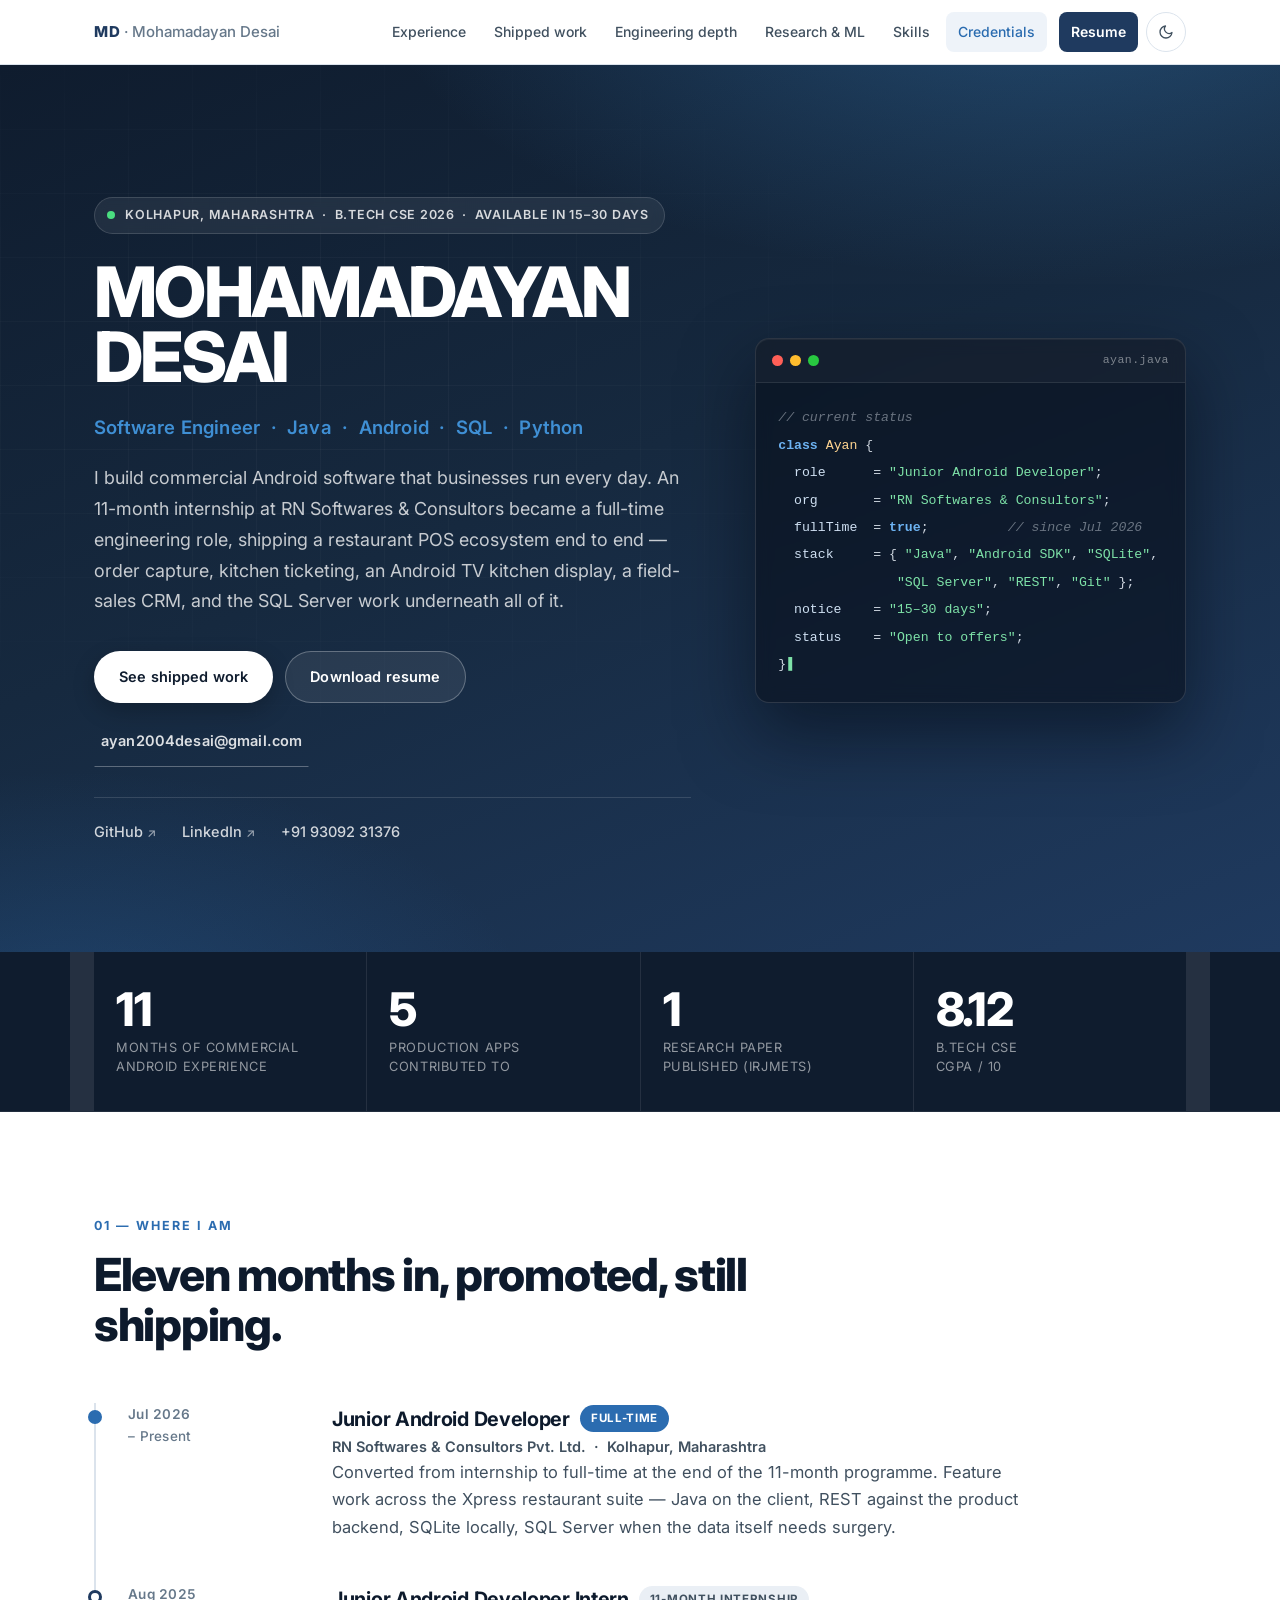
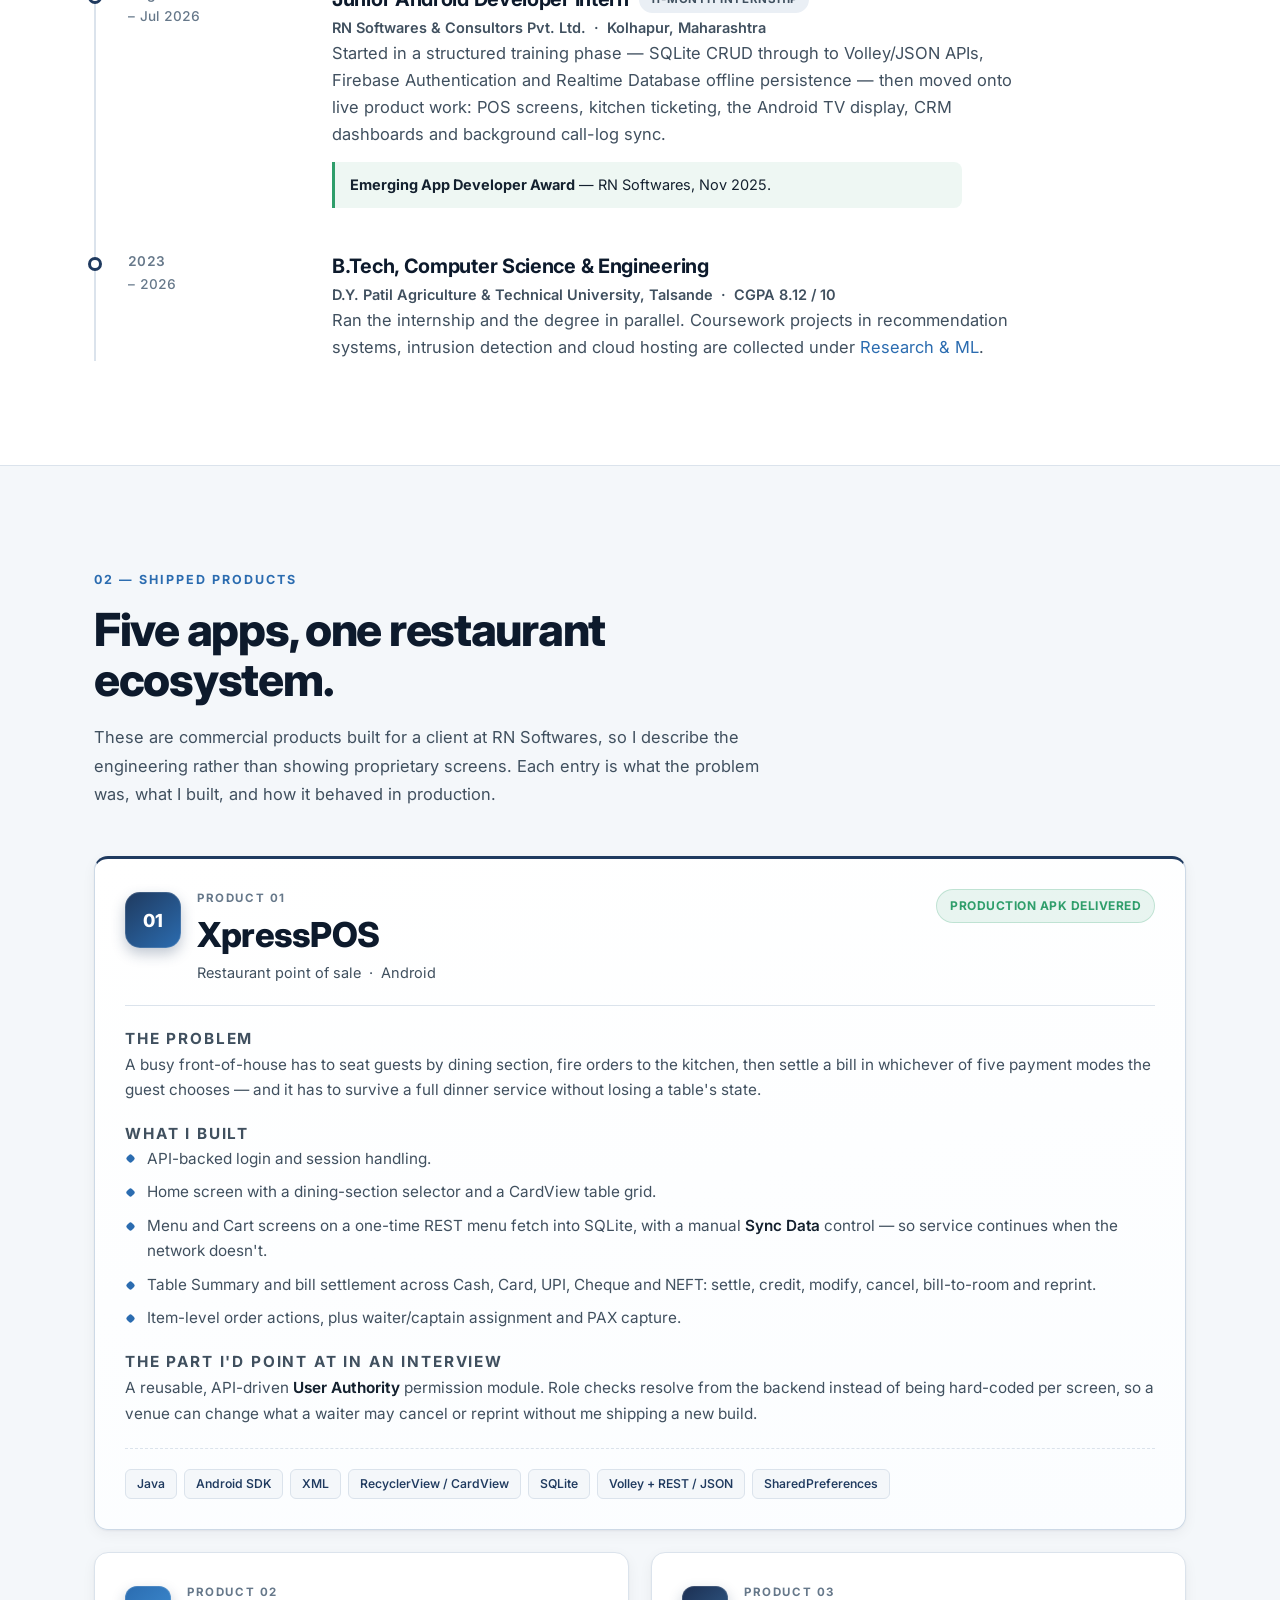
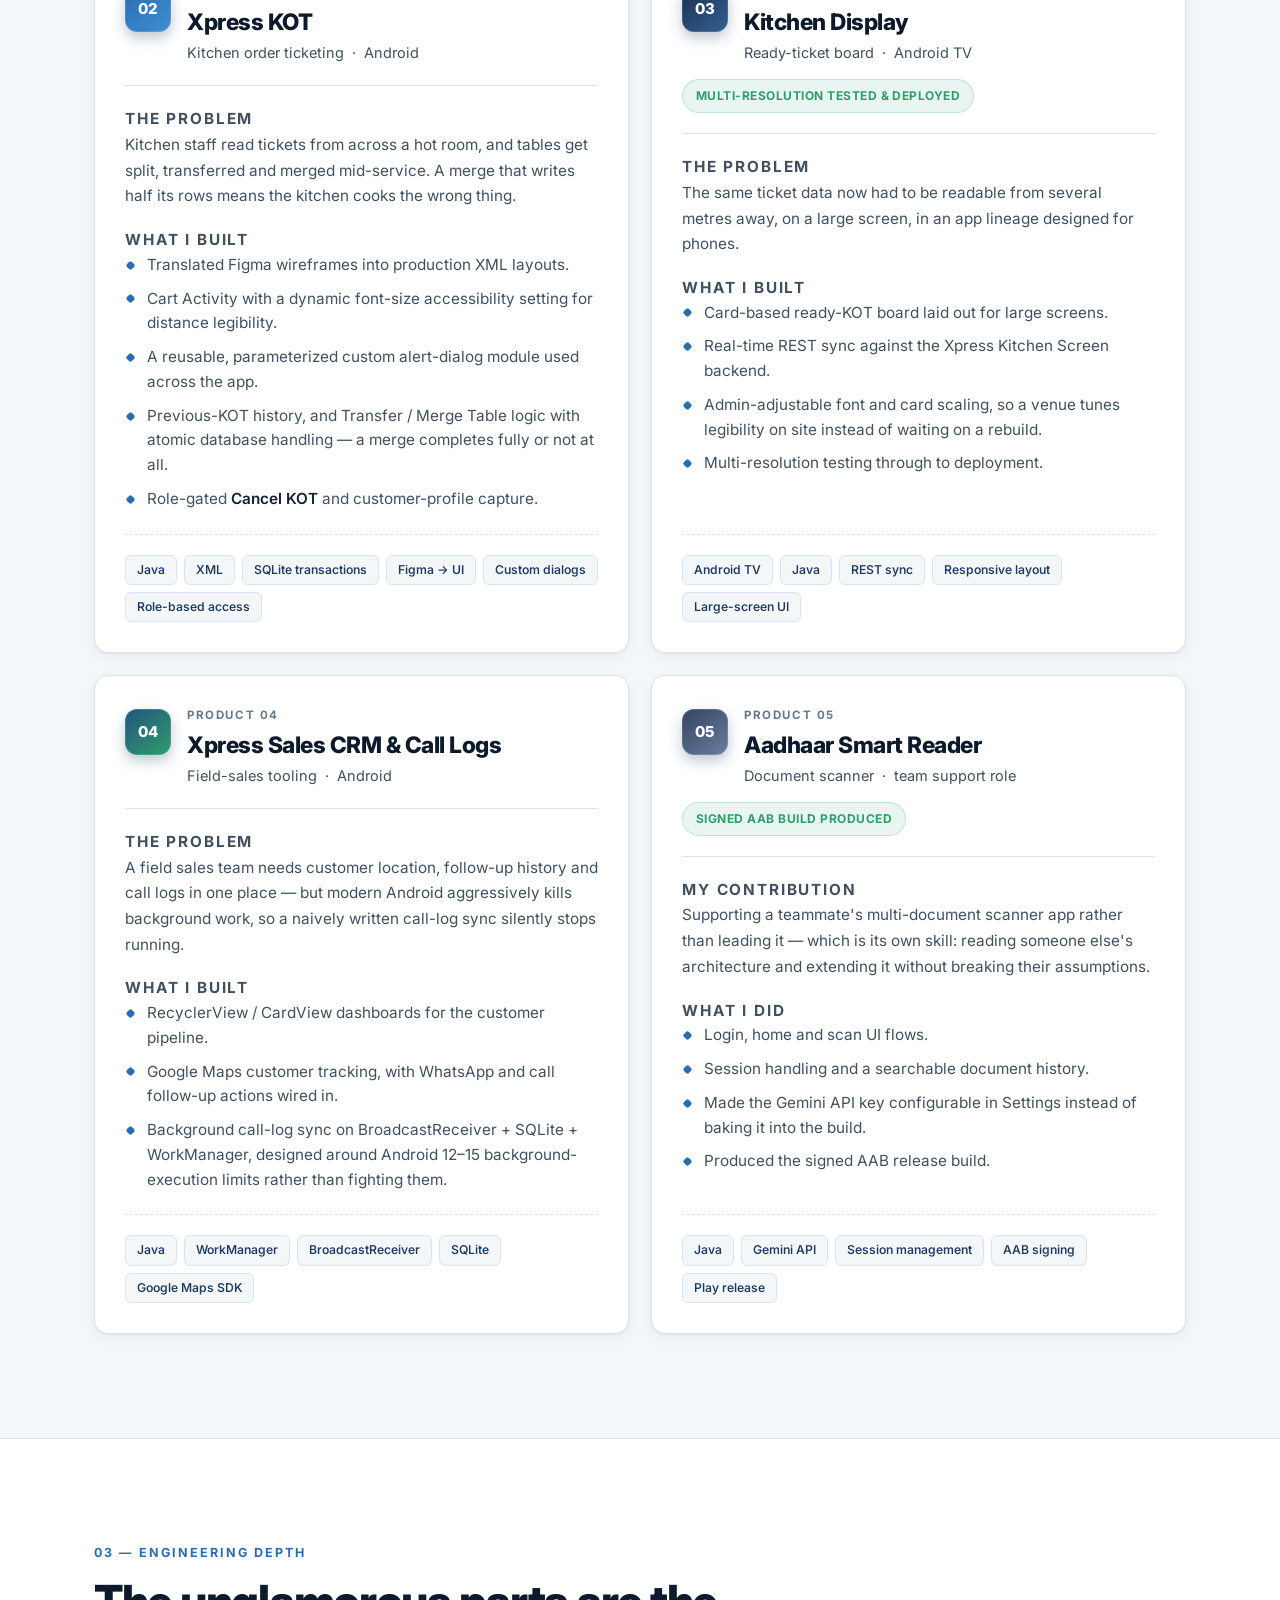
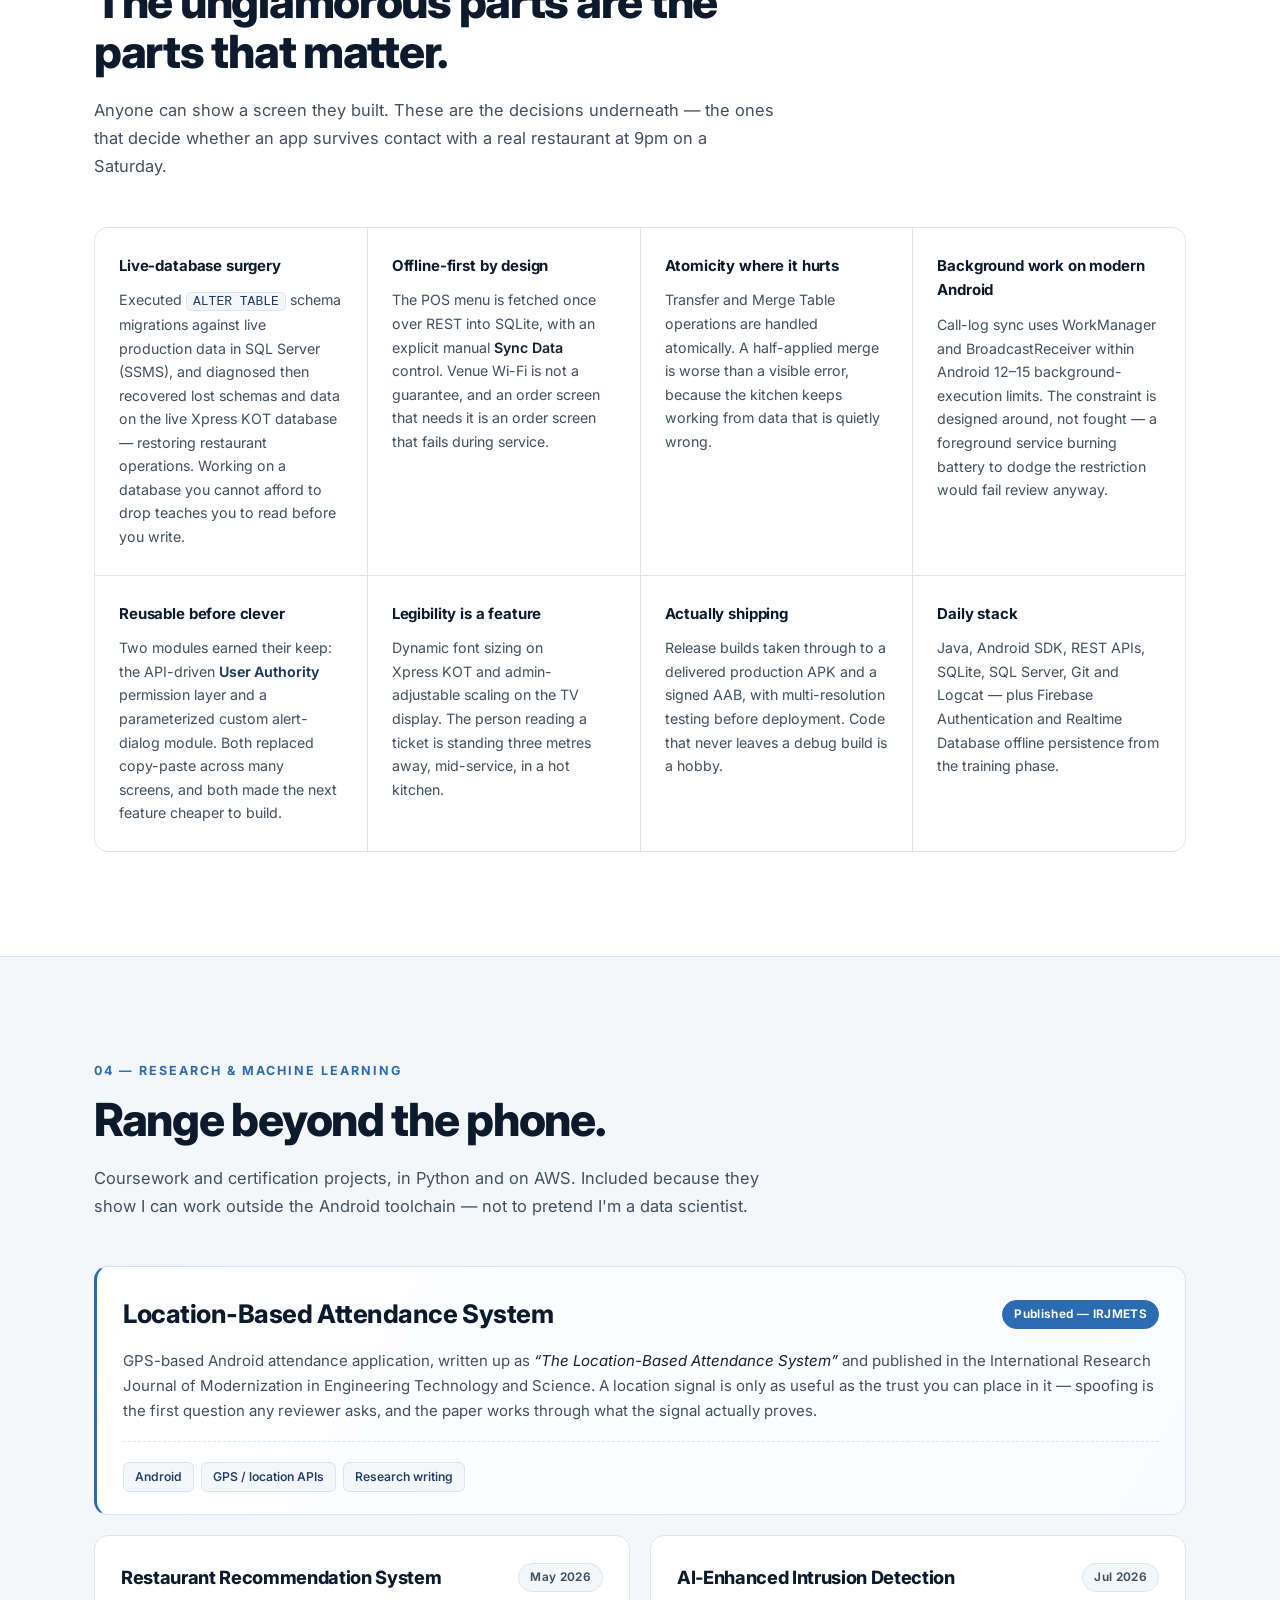
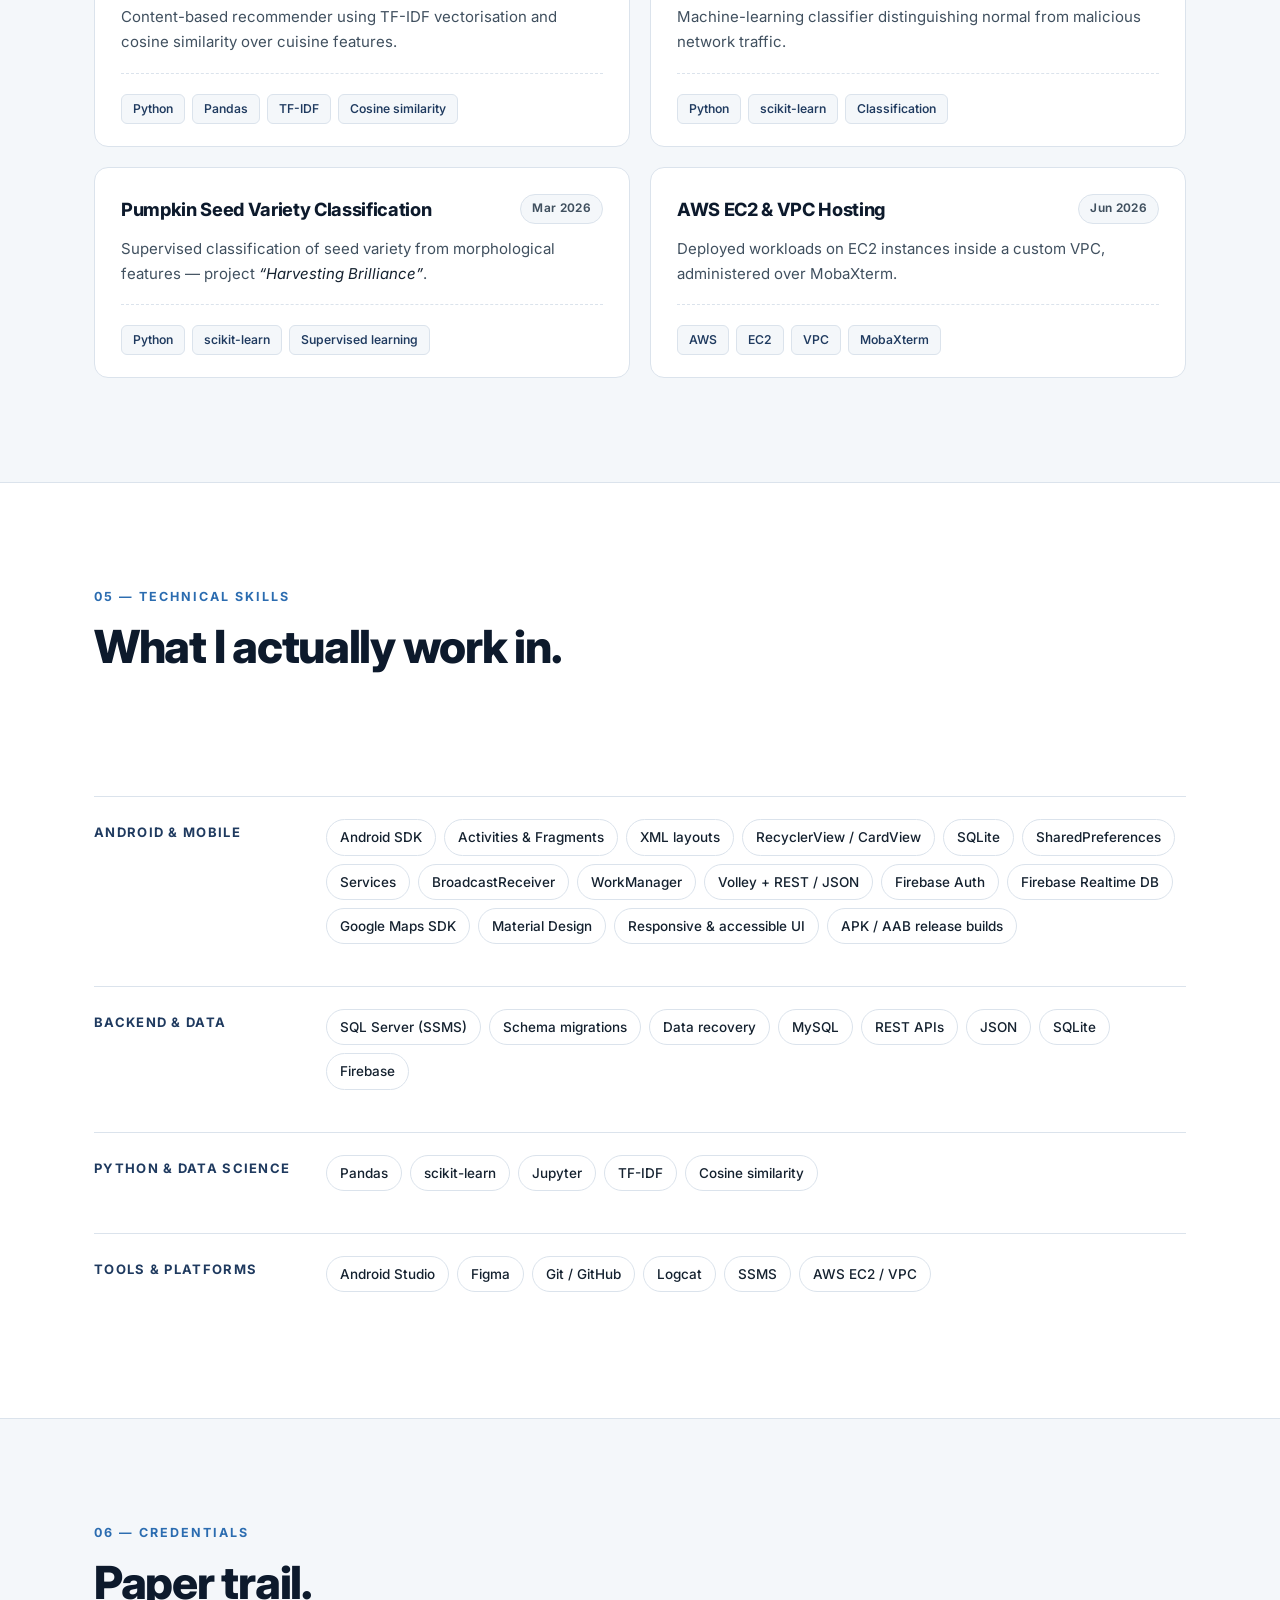
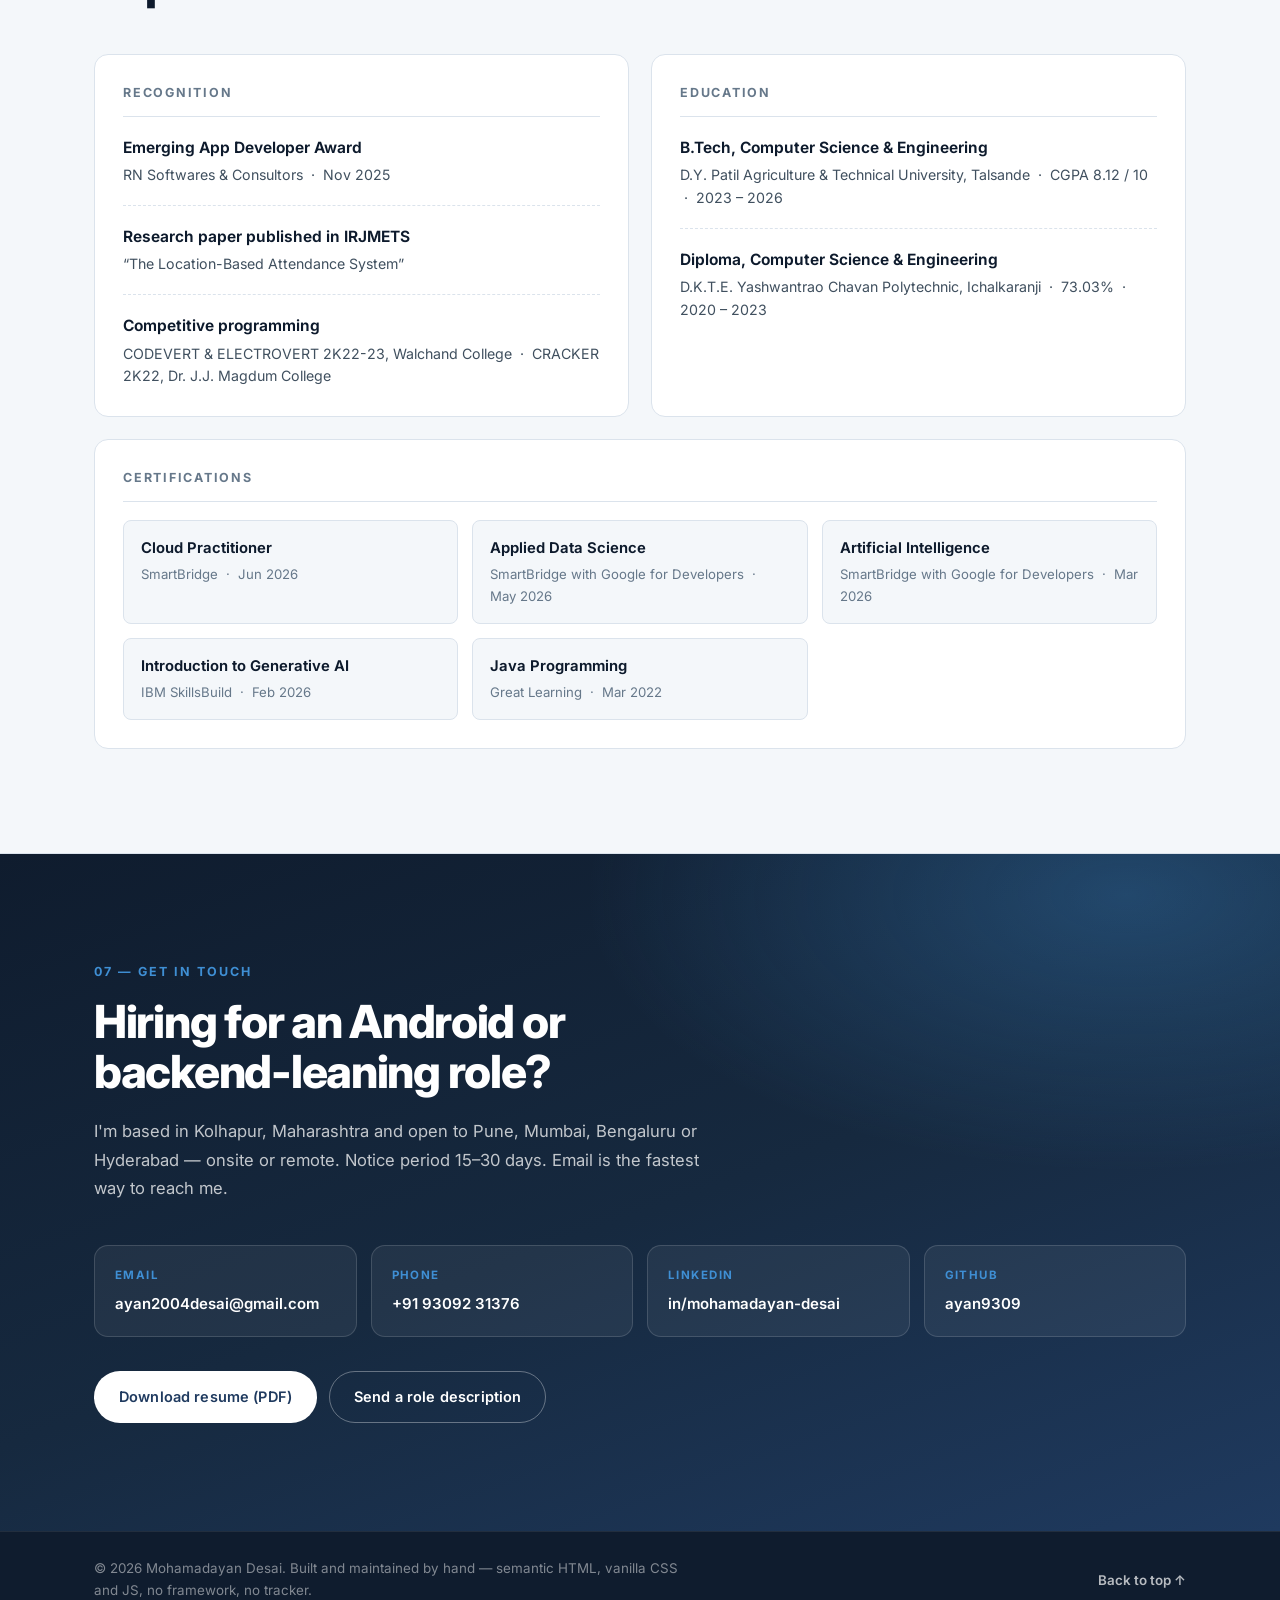
==== index.html @ 8fa04d16 "Initial commit: personal portfolio site (semantic HTML, vanilla CSS/JS, dark mode)" ====
<!DOCTYPE html>
<html lang="en">
<head>
<meta charset="utf-8">
<meta name="viewport" content="width=device-width, initial-scale=1">
<script>
(function () {
  try {
    var m = location.hash.match(/theme=(light|dark)/);
    var t = m ? m[1] : localStorage.getItem('theme');
    if (t !== 'light' && t !== 'dark') t = matchMedia('(prefers-color-scheme: dark)').matches ? 'dark' : 'light';
    document.documentElement.dataset.theme = t;
  } catch (e) { document.documentElement.dataset.theme = 'light'; }
})();
</script>
<title>Mohamadayan Desai — Software Engineer (Java · Android · SQL)</title>
<meta name="description" content="Mohamadayan Desai — Software Engineer in Kolhapur, Maharashtra. Java, Android SDK, REST APIs, SQLite, SQL Server and Python. Builder of XpressPOS, Xpress KOT, an Android TV kitchen display and a field-sales CRM with call-log sync.">
<meta name="author" content="Mohamadayan Desai">
<link rel="canonical" href="https://ayan9309.github.io/">
<meta property="og:type" content="profile">
<meta property="og:title" content="Mohamadayan Desai — Software Engineer">
<meta property="og:description" content="Commercial Android engineer. Restaurant POS ecosystem, kitchen ticketing, Android TV display, sales CRM — built in Java on REST APIs, SQLite and SQL Server.">
<meta property="og:url" content="https://ayan9309.github.io/">
<meta property="og:image" content="https://ayan9309.github.io/assets/og.png">
<meta property="og:image:width" content="1200">
<meta property="og:image:height" content="630">
<meta property="og:image:alt" content="Mohamadayan Desai — Software Engineer (Java · Android · SQL · Python)">
<meta name="twitter:card" content="summary_large_image">
<meta name="twitter:title" content="Mohamadayan Desai — Software Engineer">
<meta name="twitter:description" content="Commercial Android engineer. Restaurant POS ecosystem, kitchen ticketing, Android TV display, sales CRM — built in Java on REST APIs, SQLite and SQL Server.">
<meta name="twitter:image" content="https://ayan9309.github.io/assets/og.png">
<meta name="theme-color" content="#0f1c2e">
<link rel="preconnect" href="https://fonts.googleapis.com">
<link rel="preconnect" href="https://fonts.gstatic.com" crossorigin>
<link href="https://fonts.googleapis.com/css2?family=Inter:wght@400;500;600;700;800&display=swap" rel="stylesheet">
<link rel="stylesheet" href="assets/css/style.css">
<link rel="icon" href="data:image/svg+xml,%3Csvg xmlns='http://www.w3.org/2000/svg' viewBox='0 0 100 100'%3E%3Crect width='100' height='100' rx='18' fill='%231f3a5f'/%3E%3Ctext x='50' y='70' font-family='Inter,Arial' font-size='56' font-weight='700' fill='%23fff' text-anchor='middle'%3EM%3C/text%3E%3C/svg%3E">
<script type="application/ld+json">
{
  "@context": "https://schema.org",
  "@type": "Person",
  "name": "Mohamadayan Desai",
  "jobTitle": "Junior Android Developer",
  "email": "mailto:ayan2004desai@gmail.com",
  "telephone": "+91-9309231376",
  "url": "https://ayan9309.github.io/",
  "worksFor": { "@type": "Organization", "name": "RN Softwares & Consultors Pvt. Ltd." },
  "alumniOf": [
    { "@type": "CollegeOrUniversity", "name": "D.Y. Patil Agriculture & Technical University, Talsande" },
    { "@type": "CollegeOrUniversity", "name": "D.K.T.E. Yashwantrao Chavan Polytechnic, Ichalkaranji" }
  ],
  "sameAs": [
    "https://github.com/ayan9309",
    "https://www.linkedin.com/in/mohamadayan-desai"
  ],
  "address": {
    "@type": "PostalAddress",
    "addressLocality": "Kolhapur",
    "addressRegion": "Maharashtra",
    "addressCountry": "IN"
  }
}
</script>
</head>
<body>
<a class="skip" href="#main">Skip to content</a>

<header class="nav" id="top">
  <div class="nav__inner">
    <a class="nav__brand" href="#top">MD<span> · Mohamadayan Desai</span></a>
    <div class="nav__right">
      <nav class="nav__menu" id="navMenu" aria-label="Section navigation">
        <a href="#experience">Experience</a>
        <a href="#products">Shipped work</a>
        <a href="#depth">Engineering depth</a>
        <a href="#research">Research &amp; ML</a>
        <a href="#skills">Skills</a>
        <a href="#credentials">Credentials</a>
        <a class="nav__cta" href="assets/resume/Mohamadayan-Desai-Resume.pdf" download>Resume</a>
      </nav>
      <button class="nav__theme" id="themeToggle" type="button" aria-label="Switch to dark theme">
        <svg class="icon-moon" width="16" height="16" viewBox="0 0 24 24" fill="none" stroke="currentColor" stroke-width="2" stroke-linecap="round" stroke-linejoin="round" aria-hidden="true"><path d="M21 12.8A9 9 0 1 1 11.2 3a7 7 0 0 0 9.8 9.8z"/></svg>
        <svg class="icon-sun" width="16" height="16" viewBox="0 0 24 24" fill="none" stroke="currentColor" stroke-width="2" stroke-linecap="round" stroke-linejoin="round" aria-hidden="true"><circle cx="12" cy="12" r="4"/><path d="M12 2v2M12 20v2M4.9 4.9l1.4 1.4M17.7 17.7l1.4 1.4M2 12h2M20 12h2M4.9 19.1l1.4-1.4M17.7 6.3l1.4-1.4"/></svg>
      </button>
      <button class="nav__toggle" id="navToggle" aria-expanded="false" aria-controls="navMenu" aria-label="Toggle navigation">
        <span></span><span></span><span></span>
      </button>
    </div>
  </div>
</header>

<main id="main">

  <!-- ============================================================ HERO -->
  <section class="hero">
    <div class="hero__grid" aria-hidden="true"></div>
    <div class="wrap hero__cols">
      <div class="hero__col">
        <p class="hero__eyebrow">
          <span class="dot"></span>
          Kolhapur, Maharashtra &nbsp;·&nbsp; B.Tech CSE 2026 &nbsp;·&nbsp; Available in 15&ndash;30 days
        </p>
        <h1 class="hero__name">Mohamadayan<br>Desai</h1>
        <p class="hero__role">Software Engineer &nbsp;·&nbsp; Java &nbsp;·&nbsp; Android &nbsp;·&nbsp; SQL &nbsp;·&nbsp; Python</p>
        <p class="hero__lede">
          I build commercial Android software that businesses run every day. An 11-month internship at
          RN&nbsp;Softwares &amp; Consultors became a full-time engineering role, shipping a restaurant
          POS ecosystem end to end &mdash; order capture, kitchen ticketing, an Android&nbsp;TV kitchen
          display, a field-sales CRM, and the SQL&nbsp;Server work underneath all of it.
        </p>
        <div class="hero__cta">
          <a class="btn btn--primary" href="#products">See shipped work</a>
          <a class="btn btn--ghost" href="assets/resume/Mohamadayan-Desai-Resume.pdf" download>Download resume</a>
          <a class="btn btn--link" href="mailto:ayan2004desai@gmail.com">ayan2004desai@gmail.com</a>
        </div>
        <ul class="hero__links">
          <li><a href="https://github.com/ayan9309" rel="noopener" target="_blank">GitHub <span class="ext">&nearr;</span></a></li>
          <li><a href="https://www.linkedin.com/in/mohamadayan-desai" rel="noopener" target="_blank">LinkedIn <span class="ext">&nearr;</span></a></li>
          <li><a href="tel:+919309231376">+91 93092 31376</a></li>
        </ul>
      </div>

      <aside class="hero__aside reveal" aria-label="Current status at a glance">
        <div class="console">
          <div class="console__bar"><i></i><i></i><i></i><span>ayan.java</span></div>
          <pre><code><span class="c-c">// current status</span>
<span class="c-k">class</span> <span class="c-t">Ayan</span> {
  <span class="c-f">role</span>      = <span class="c-s">"Junior Android Developer"</span>;
  <span class="c-f">org</span>       = <span class="c-s">"RN Softwares &amp; Consultors"</span>;
  <span class="c-f">fullTime</span>  = <span class="c-k">true</span>;          <span class="c-c">// since Jul 2026</span>
  <span class="c-f">stack</span>     = { <span class="c-s">"Java"</span>, <span class="c-s">"Android SDK"</span>, <span class="c-s">"SQLite"</span>,
               <span class="c-s">"SQL Server"</span>, <span class="c-s">"REST"</span>, <span class="c-s">"Git"</span> };
  <span class="c-f">notice</span>    = <span class="c-s">"15&ndash;30 days"</span>;
  <span class="c-f">status</span>    = <span class="c-s">"Open to offers"</span>;
}<span class="cursor" aria-hidden="true">&#9612;</span></code></pre>
        </div>
      </aside>
    </div>
  </section>

  <!-- ============================================================ PROOF -->
  <section class="proof" aria-label="Key figures">
    <div class="wrap proof__grid">
      <div class="proof__item reveal">
        <span class="proof__num">11</span>
        <span class="proof__label">months of commercial<br>Android experience</span>
      </div>
      <div class="proof__item reveal">
        <span class="proof__num">5</span>
        <span class="proof__label">production apps<br>contributed to</span>
      </div>
      <div class="proof__item reveal">
        <span class="proof__num">1</span>
        <span class="proof__label">research paper<br>published (IRJMETS)</span>
      </div>
      <div class="proof__item reveal">
        <span class="proof__num">8.12</span>
        <span class="proof__label">B.Tech CSE<br>CGPA / 10</span>
      </div>
    </div>
  </section>

  <!-- ============================================================ EXPERIENCE -->
  <section class="section" id="experience">
    <div class="wrap">
      <p class="kicker reveal">01 &mdash; Where I am</p>
      <h2 class="h2 reveal">Eleven months in, promoted, still shipping.</h2>

      <div class="timeline">
        <article class="t-item reveal">
          <div class="t-item__when"><span>Jul 2026</span><span class="t-item__dash">&ndash; Present</span></div>
          <div class="t-item__body">
            <h3>Junior Android Developer <span class="badge">Full-time</span></h3>
            <p class="t-item__org">RN Softwares &amp; Consultors Pvt. Ltd. &nbsp;·&nbsp; Kolhapur, Maharashtra</p>
            <p>
              Converted from internship to full-time at the end of the 11-month programme. Feature work across
              the Xpress restaurant suite &mdash; Java on the client, REST against the product backend, SQLite
              locally, SQL&nbsp;Server when the data itself needs surgery.
            </p>
          </div>
        </article>

        <article class="t-item reveal">
          <div class="t-item__when"><span>Aug 2025</span><span class="t-item__dash">&ndash; Jul 2026</span></div>
          <div class="t-item__body">
            <h3>Junior Android Developer Intern <span class="badge badge--muted">11-month internship</span></h3>
            <p class="t-item__org">RN Softwares &amp; Consultors Pvt. Ltd. &nbsp;·&nbsp; Kolhapur, Maharashtra</p>
            <p>
              Started in a structured training phase &mdash; SQLite CRUD through to Volley/JSON APIs, Firebase
              Authentication and Realtime Database offline persistence &mdash; then moved onto live product work:
              POS screens, kitchen ticketing, the Android&nbsp;TV display, CRM dashboards and background call-log sync.
            </p>
            <p class="t-item__note">
              <strong>Emerging App Developer Award</strong> &mdash; RN Softwares, Nov 2025.
            </p>
          </div>
        </article>

        <article class="t-item reveal">
          <div class="t-item__when"><span>2023</span><span class="t-item__dash">&ndash; 2026</span></div>
          <div class="t-item__body">
            <h3>B.Tech, Computer Science &amp; Engineering</h3>
            <p class="t-item__org">D.Y. Patil Agriculture &amp; Technical University, Talsande &nbsp;·&nbsp; CGPA 8.12 / 10</p>
            <p>
              Ran the internship and the degree in parallel. Coursework projects in recommendation systems,
              intrusion detection and cloud hosting are collected under <a href="#research">Research &amp; ML</a>.
            </p>
          </div>
        </article>
      </div>
    </div>
  </section>

  <!-- ============================================================ PRODUCTS -->
  <section class="section section--alt" id="products">
    <div class="wrap">
      <p class="kicker reveal">02 &mdash; Shipped products</p>
      <h2 class="h2 reveal">Five apps, one restaurant ecosystem.</h2>
      <p class="lede reveal">
        These are commercial products built for a client at RN Softwares, so I describe the engineering
        rather than showing proprietary screens. Each entry is what the problem was, what I built, and how
        it behaved in production.
      </p>

      <div class="cards">

        <article class="card card--feature reveal">
          <header class="card__head">
            <div class="card__ident">
              <span class="card__tile" aria-hidden="true">01</span>
              <div>
                <p class="card__idx">Product 01</p>
                <h3 class="card__title">XpressPOS</h3>
                <p class="card__sub">Restaurant point of sale &nbsp;·&nbsp; Android</p>
              </div>
            </div>
            <p class="card__outcome">Production APK delivered</p>
          </header>
          <div class="card__block">
            <p class="card__label">The problem</p>
            <p>
              A busy front-of-house has to seat guests by dining section, fire orders to the kitchen, then settle
              a bill in whichever of five payment modes the guest chooses &mdash; and it has to survive a full
              dinner service without losing a table's state.
            </p>
          </div>
          <div class="card__block">
            <p class="card__label">What I built</p>
            <ul class="ticks">
              <li>API-backed login and session handling.</li>
              <li>Home screen with a dining-section selector and a CardView table grid.</li>
              <li>Menu and Cart screens on a one-time REST menu fetch into SQLite, with a manual <em>Sync&nbsp;Data</em> control &mdash; so service continues when the network doesn't.</li>
              <li>Table Summary and bill settlement across Cash, Card, UPI, Cheque and NEFT: settle, credit, modify, cancel, bill-to-room and reprint.</li>
              <li>Item-level order actions, plus waiter/captain assignment and PAX capture.</li>
            </ul>
          </div>
          <div class="card__block">
            <p class="card__label">The part I'd point at in an interview</p>
            <p>
              A reusable, API-driven <strong>User Authority</strong> permission module. Role checks resolve from the
              backend instead of being hard-coded per screen, so a venue can change what a waiter may cancel
              or reprint without me shipping a new build.
            </p>
          </div>
          <footer class="card__tags">
            <span>Java</span><span>Android SDK</span><span>XML</span><span>RecyclerView / CardView</span><span>SQLite</span><span>Volley + REST / JSON</span><span>SharedPreferences</span>
          </footer>
        </article>

        <article class="card reveal">
          <header class="card__head">
            <div class="card__ident">
              <span class="card__tile" aria-hidden="true">02</span>
              <div>
                <p class="card__idx">Product 02</p>
                <h3 class="card__title">Xpress KOT</h3>
                <p class="card__sub">Kitchen order ticketing &nbsp;·&nbsp; Android</p>
              </div>
            </div>
          </header>
          <div class="card__block">
            <p class="card__label">The problem</p>
            <p>
              Kitchen staff read tickets from across a hot room, and tables get split, transferred and merged
              mid-service. A merge that writes half its rows means the kitchen cooks the wrong thing.
            </p>
          </div>
          <div class="card__block">
            <p class="card__label">What I built</p>
            <ul class="ticks">
              <li>Translated Figma wireframes into production XML layouts.</li>
              <li>Cart Activity with a dynamic font-size accessibility setting for distance legibility.</li>
              <li>A reusable, parameterized custom alert-dialog module used across the app.</li>
              <li>Previous-KOT history, and Transfer / Merge Table logic with atomic database handling &mdash; a merge completes fully or not at all.</li>
              <li>Role-gated <em>Cancel&nbsp;KOT</em> and customer-profile capture.</li>
            </ul>
          </div>
          <footer class="card__tags">
            <span>Java</span><span>XML</span><span>SQLite transactions</span><span>Figma &rarr; UI</span><span>Custom dialogs</span><span>Role-based access</span>
          </footer>
        </article>

        <article class="card reveal">
          <header class="card__head">
            <div class="card__ident">
              <span class="card__tile" aria-hidden="true">03</span>
              <div>
                <p class="card__idx">Product 03</p>
                <h3 class="card__title">Kitchen Display</h3>
                <p class="card__sub">Ready-ticket board &nbsp;·&nbsp; Android TV</p>
              </div>
            </div>
            <p class="card__outcome">Multi-resolution tested &amp; deployed</p>
          </header>
          <div class="card__block">
            <p class="card__label">The problem</p>
            <p>
              The same ticket data now had to be readable from several metres away, on a large screen, in an
              app lineage designed for phones.
            </p>
          </div>
          <div class="card__block">
            <p class="card__label">What I built</p>
            <ul class="ticks">
              <li>Card-based ready-KOT board laid out for large screens.</li>
              <li>Real-time REST sync against the Xpress Kitchen Screen backend.</li>
              <li>Admin-adjustable font and card scaling, so a venue tunes legibility on site instead of waiting on a rebuild.</li>
              <li>Multi-resolution testing through to deployment.</li>
            </ul>
          </div>
          <footer class="card__tags">
            <span>Android TV</span><span>Java</span><span>REST sync</span><span>Responsive layout</span><span>Large-screen UI</span>
          </footer>
        </article>

        <article class="card reveal">
          <header class="card__head">
            <div class="card__ident">
              <span class="card__tile" aria-hidden="true">04</span>
              <div>
                <p class="card__idx">Product 04</p>
                <h3 class="card__title">Xpress Sales CRM &amp; Call Logs</h3>
                <p class="card__sub">Field-sales tooling &nbsp;·&nbsp; Android</p>
              </div>
            </div>
          </header>
          <div class="card__block">
            <p class="card__label">The problem</p>
            <p>
              A field sales team needs customer location, follow-up history and call logs in one place &mdash; but
              modern Android aggressively kills background work, so a naively written call-log sync silently
              stops running.
            </p>
          </div>
          <div class="card__block">
            <p class="card__label">What I built</p>
            <ul class="ticks">
              <li>RecyclerView / CardView dashboards for the customer pipeline.</li>
              <li>Google Maps customer tracking, with WhatsApp and call follow-up actions wired in.</li>
              <li>Background call-log sync on BroadcastReceiver + SQLite + WorkManager, designed around Android&nbsp;12&ndash;15 background-execution limits rather than fighting them.</li>
            </ul>
          </div>
          <footer class="card__tags">
            <span>Java</span><span>WorkManager</span><span>BroadcastReceiver</span><span>SQLite</span><span>Google Maps SDK</span>
          </footer>
        </article>

        <article class="card reveal">
          <header class="card__head">
            <div class="card__ident">
              <span class="card__tile" aria-hidden="true">05</span>
              <div>
                <p class="card__idx">Product 05</p>
                <h3 class="card__title">Aadhaar Smart Reader</h3>
                <p class="card__sub">Document scanner &nbsp;·&nbsp; team support role</p>
              </div>
            </div>
            <p class="card__outcome">Signed AAB build produced</p>
          </header>
          <div class="card__block">
            <p class="card__label">My contribution</p>
            <p>
              Supporting a teammate's multi-document scanner app rather than leading it &mdash; which is its own
              skill: reading someone else's architecture and extending it without breaking their assumptions.
            </p>
          </div>
          <div class="card__block">
            <p class="card__label">What I did</p>
            <ul class="ticks">
              <li>Login, home and scan UI flows.</li>
              <li>Session handling and a searchable document history.</li>
              <li>Made the Gemini API key configurable in Settings instead of baking it into the build.</li>
              <li>Produced the signed AAB release build.</li>
            </ul>
          </div>
          <footer class="card__tags">
            <span>Java</span><span>Gemini API</span><span>Session management</span><span>AAB signing</span><span>Play release</span>
          </footer>
        </article>

      </div>
    </div>
  </section>

  <!-- ============================================================ DEPTH -->
  <section class="section" id="depth">
    <div class="wrap">
      <p class="kicker reveal">03 &mdash; Engineering depth</p>
      <h2 class="h2 reveal">The unglamorous parts are the parts that matter.</h2>
      <p class="lede reveal">
        Anyone can show a screen they built. These are the decisions underneath &mdash; the ones that decide
        whether an app survives contact with a real restaurant at 9pm on a Saturday.
      </p>

      <div class="depth">
        <article class="depth__item reveal">
          <h3>Live-database surgery</h3>
          <p>
            Executed <code>ALTER TABLE</code> schema migrations against live production data in SQL&nbsp;Server (SSMS),
            and diagnosed then recovered lost schemas and data on the live Xpress&nbsp;KOT database &mdash; restoring
            restaurant operations. Working on a database you cannot afford to drop teaches you to read before
            you write.
          </p>
        </article>
        <article class="depth__item reveal">
          <h3>Offline-first by design</h3>
          <p>
            The POS menu is fetched once over REST into SQLite, with an explicit manual <em>Sync&nbsp;Data</em> control.
            Venue Wi-Fi is not a guarantee, and an order screen that needs it is an order screen that fails
            during service.
          </p>
        </article>
        <article class="depth__item reveal">
          <h3>Atomicity where it hurts</h3>
          <p>
            Transfer and Merge Table operations are handled atomically. A half-applied merge is worse than a
            visible error, because the kitchen keeps working from data that is quietly wrong.
          </p>
        </article>
        <article class="depth__item reveal">
          <h3>Background work on modern Android</h3>
          <p>
            Call-log sync uses WorkManager and BroadcastReceiver within Android&nbsp;12&ndash;15 background-execution
            limits. The constraint is designed around, not fought &mdash; a foreground service burning battery to
            dodge the restriction would fail review anyway.
          </p>
        </article>
        <article class="depth__item reveal">
          <h3>Reusable before clever</h3>
          <p>
            Two modules earned their keep: the API-driven <strong>User Authority</strong> permission layer and a
            parameterized custom alert-dialog module. Both replaced copy-paste across many screens, and both
            made the next feature cheaper to build.
          </p>
        </article>
        <article class="depth__item reveal">
          <h3>Legibility is a feature</h3>
          <p>
            Dynamic font sizing on Xpress&nbsp;KOT and admin-adjustable scaling on the TV display. The person
            reading a ticket is standing three metres away, mid-service, in a hot kitchen.
          </p>
        </article>
        <article class="depth__item reveal">
          <h3>Actually shipping</h3>
          <p>
            Release builds taken through to a delivered production APK and a signed AAB, with multi-resolution
            testing before deployment. Code that never leaves a debug build is a hobby.
          </p>
        </article>
        <article class="depth__item reveal">
          <h3>Daily stack</h3>
          <p>
            Java, Android SDK, REST APIs, SQLite, SQL&nbsp;Server, Git and Logcat &mdash; plus Firebase Authentication
            and Realtime Database offline persistence from the training phase.
          </p>
        </article>
      </div>
    </div>
  </section>

  <!-- ============================================================ RESEARCH & ML -->
  <section class="section section--alt" id="research">
    <div class="wrap">
      <p class="kicker reveal">04 &mdash; Research &amp; machine learning</p>
      <h2 class="h2 reveal">Range beyond the phone.</h2>
      <p class="lede reveal">
        Coursework and certification projects, in Python and on AWS. Included because they show I can work
        outside the Android toolchain &mdash; not to pretend I'm a data scientist.
      </p>

      <div class="research">
        <article class="r-item r-item--wide reveal">
          <div class="r-item__top">
            <h3>Location-Based Attendance System</h3>
            <span class="pill pill--accent">Published &mdash; IRJMETS</span>
          </div>
          <p>
            GPS-based Android attendance application, written up as
            <em>&ldquo;The Location-Based Attendance System&rdquo;</em> and published in the International Research
            Journal of Modernization in Engineering Technology and Science. A location signal is only as useful
            as the trust you can place in it &mdash; spoofing is the first question any reviewer asks, and the
            paper works through what the signal actually proves.
          </p>
          <footer class="card__tags"><span>Android</span><span>GPS / location APIs</span><span>Research writing</span></footer>
        </article>

        <article class="r-item reveal">
          <div class="r-item__top">
            <h3>Restaurant Recommendation System</h3>
            <span class="pill">May 2026</span>
          </div>
          <p>
            Content-based recommender using TF-IDF vectorisation and cosine similarity over cuisine features.
          </p>
          <footer class="card__tags"><span>Python</span><span>Pandas</span><span>TF-IDF</span><span>Cosine similarity</span></footer>
        </article>

        <article class="r-item reveal">
          <div class="r-item__top">
            <h3>AI-Enhanced Intrusion Detection</h3>
            <span class="pill">Jul 2026</span>
          </div>
          <p>
            Machine-learning classifier distinguishing normal from malicious network traffic.
          </p>
          <footer class="card__tags"><span>Python</span><span>scikit-learn</span><span>Classification</span></footer>
        </article>

        <article class="r-item reveal">
          <div class="r-item__top">
            <h3>Pumpkin Seed Variety Classification</h3>
            <span class="pill">Mar 2026</span>
          </div>
          <p>
            Supervised classification of seed variety from morphological features &mdash; project
            <em>&ldquo;Harvesting Brilliance&rdquo;</em>.
          </p>
          <footer class="card__tags"><span>Python</span><span>scikit-learn</span><span>Supervised learning</span></footer>
        </article>

        <article class="r-item reveal">
          <div class="r-item__top">
            <h3>AWS EC2 &amp; VPC Hosting</h3>
            <span class="pill">Jun 2026</span>
          </div>
          <p>
            Deployed workloads on EC2 instances inside a custom VPC, administered over MobaXterm.
          </p>
          <footer class="card__tags"><span>AWS</span><span>EC2</span><span>VPC</span><span>MobaXterm</span></footer>
        </article>
      </div>
    </div>
  </section>

  <!-- ============================================================ SKILLS -->
  <section class="section" id="skills">
    <div class="wrap">
      <p class="kicker reveal">05 &mdash; Technical skills</p>
      <h2 class="h2 reveal">What I actually work in.</h2>

      <div class="skills">
        <article class="skill reveal">
          <h3>Languages</h3>
          <div class="chips"><span>Java</span><span>C / C++</span><span>Python</span><span>SQL</span><span>JavaScript</span><span>HTML / CSS</span></div>
        </article>
        <article class="skill reveal">
          <h3>Android &amp; mobile</h3>
          <div class="chips"><span>Android SDK</span><span>Activities &amp; Fragments</span><span>XML layouts</span><span>RecyclerView / CardView</span><span>SQLite</span><span>SharedPreferences</span><span>Services</span><span>BroadcastReceiver</span><span>WorkManager</span><span>Volley + REST / JSON</span><span>Firebase Auth</span><span>Firebase Realtime DB</span><span>Google Maps SDK</span><span>Material Design</span><span>Responsive &amp; accessible UI</span><span>APK / AAB release builds</span></div>
        </article>
        <article class="skill reveal">
          <h3>Backend &amp; data</h3>
          <div class="chips"><span>SQL Server (SSMS)</span><span>Schema migrations</span><span>Data recovery</span><span>MySQL</span><span>REST APIs</span><span>JSON</span><span>SQLite</span><span>Firebase</span></div>
        </article>
        <article class="skill reveal">
          <h3>Python &amp; data science</h3>
          <div class="chips"><span>Pandas</span><span>scikit-learn</span><span>Jupyter</span><span>TF-IDF</span><span>Cosine similarity</span></div>
        </article>
        <article class="skill reveal">
          <h3>Tools &amp; platforms</h3>
          <div class="chips"><span>Android Studio</span><span>Figma</span><span>Git / GitHub</span><span>Logcat</span><span>SSMS</span><span>AWS EC2 / VPC</span></div>
        </article>
      </div>
    </div>
  </section>

  <!-- ============================================================ CREDENTIALS -->
  <section class="section section--alt" id="credentials">
    <div class="wrap">
      <p class="kicker reveal">06 &mdash; Credentials</p>
      <h2 class="h2 reveal">Paper trail.</h2>

      <div class="cred">
        <div class="cred__col reveal">
          <h3>Recognition</h3>
          <ul class="plain">
            <li>
              <strong>Emerging App Developer Award</strong>
              <span>RN Softwares &amp; Consultors &nbsp;·&nbsp; Nov 2025</span>
            </li>
            <li>
              <strong>Research paper published in IRJMETS</strong>
              <span>&ldquo;The Location-Based Attendance System&rdquo;</span>
            </li>
            <li>
              <strong>Competitive programming</strong>
              <span>CODEVERT &amp; ELECTROVERT 2K22-23, Walchand College &nbsp;·&nbsp; CRACKER 2K22, Dr. J.J. Magdum College</span>
            </li>
          </ul>
        </div>

        <div class="cred__col reveal">
          <h3>Education</h3>
          <ul class="plain">
            <li>
              <strong>B.Tech, Computer Science &amp; Engineering</strong>
              <span>D.Y. Patil Agriculture &amp; Technical University, Talsande &nbsp;·&nbsp; CGPA 8.12 / 10 &nbsp;·&nbsp; 2023 &ndash; 2026</span>
            </li>
            <li>
              <strong>Diploma, Computer Science &amp; Engineering</strong>
              <span>D.K.T.E. Yashwantrao Chavan Polytechnic, Ichalkaranji &nbsp;·&nbsp; 73.03% &nbsp;·&nbsp; 2020 &ndash; 2023</span>
            </li>
          </ul>
        </div>

        <div class="cred__col cred__col--wide reveal">
          <h3>Certifications</h3>
          <ul class="certs">
            <li><span>Cloud Practitioner</span><em>SmartBridge &nbsp;·&nbsp; Jun 2026</em></li>
            <li><span>Applied Data Science</span><em>SmartBridge with Google for Developers &nbsp;·&nbsp; May 2026</em></li>
            <li><span>Artificial Intelligence</span><em>SmartBridge with Google for Developers &nbsp;·&nbsp; Mar 2026</em></li>
            <li><span>Introduction to Generative AI</span><em>IBM SkillsBuild &nbsp;·&nbsp; Feb 2026</em></li>
            <li><span>Java Programming</span><em>Great Learning &nbsp;·&nbsp; Mar 2022</em></li>
          </ul>
        </div>
      </div>
    </div>
  </section>

  <!-- ============================================================ CONTACT -->
  <section class="contact" id="contact">
    <div class="wrap">
      <p class="kicker kicker--light reveal">07 &mdash; Get in touch</p>
      <h2 class="h2 h2--light reveal">Hiring for an Android or backend-leaning role?</h2>
      <p class="contact__lede reveal">
        I'm based in Kolhapur, Maharashtra and open to Pune, Mumbai, Bengaluru or Hyderabad &mdash; onsite or
        remote. Notice period 15&ndash;30 days. Email is the fastest way to reach me.
      </p>

      <div class="contact__grid">
        <a class="contact__card reveal" href="mailto:ayan2004desai@gmail.com">
          <span class="contact__kind">Email</span>
          <span class="contact__val">ayan2004desai@gmail.com</span>
        </a>
        <a class="contact__card reveal" href="tel:+919309231376">
          <span class="contact__kind">Phone</span>
          <span class="contact__val">+91 93092 31376</span>
        </a>
        <a class="contact__card reveal" href="https://www.linkedin.com/in/mohamadayan-desai" rel="noopener" target="_blank">
          <span class="contact__kind">LinkedIn</span>
          <span class="contact__val">in/mohamadayan-desai</span>
        </a>
        <a class="contact__card reveal" href="https://github.com/ayan9309" rel="noopener" target="_blank">
          <span class="contact__kind">GitHub</span>
          <span class="contact__val">ayan9309</span>
        </a>
      </div>

      <div class="contact__cta reveal">
        <a class="btn btn--light" href="assets/resume/Mohamadayan-Desai-Resume.pdf" download>Download resume (PDF)</a>
        <a class="btn btn--outline" href="mailto:ayan2004desai@gmail.com?subject=Role%20at%20your%20company">Send a role description</a>
      </div>
    </div>
  </section>

</main>

<footer class="foot">
  <div class="wrap foot__inner">
    <p>&copy; <span id="year">2026</span> Mohamadayan Desai. Built and maintained by hand &mdash; semantic HTML, vanilla CSS and JS, no framework, no tracker.</p>
    <a href="#top">Back to top &uarr;</a>
  </div>
</footer>

<a class="totop" id="toTop" href="#top" aria-label="Back to top">
  <svg width="18" height="18" viewBox="0 0 24 24" fill="none" stroke="currentColor" stroke-width="2.4" stroke-linecap="round" stroke-linejoin="round" aria-hidden="true"><path d="M18 15l-6-6-6 6"/></svg>
</a>

<script src="assets/js/main.js" defer></script>
</body>
</html>
---- assets/css/style.css ----
/* ==========================================================================
   Mohamadayan Desai — portfolio
   Semantic HTML + vanilla CSS. No framework, no build step.
   ========================================================================== */

:root {
  color-scheme: light;

  --navy-900: #0f1c2e;
  --navy-800: #16293f;
  --navy:     #1f3a5f;
  --accent:   #2b6cb0;
  --accent-2: #3f8fd4;
  --ok:       #2f9e6b;

  --bg:       #ffffff;
  --bg-alt:   #f4f7fa;
  --bg-deep:  #eaeff5;

  --ink:      #14212f;
  --ink-soft: #40505f;
  --muted:    #66788a;
  --line:     #dbe3ec;
  --heading:  #0d1a2c;

  --font-mono: ui-monospace, 'SF Mono', 'Cascadia Code', Consolas, 'Courier New', monospace;

  --radius:   14px;
  --radius-s: 8px;
  --maxw:     1140px;

  --shadow-1: 0 1px 2px rgba(15, 28, 46, .05), 0 4px 14px rgba(15, 28, 46, .05);
  --shadow-2: 0 2px 6px rgba(15, 28, 46, .07), 0 18px 44px rgba(15, 28, 46, .10);

  --ease: cubic-bezier(.22, .61, .36, 1);
}

html[data-theme="dark"] {
  color-scheme: dark;

  --bg:       #0b1424;
  --bg-alt:   #101d32;
  --bg-deep:  #0d1728;

  --ink:      #e9eff7;
  --ink-soft: #b9c6d6;
  --muted:    #8b9bb0;
  --line:     #233650;
  --heading:  #f4f8fd;

  --shadow-1: 0 1px 2px rgba(0, 0, 0, .35), 0 4px 16px rgba(0, 0, 0, .3);
  --shadow-2: 0 2px 8px rgba(0, 0, 0, .45), 0 20px 48px rgba(0, 0, 0, .5);
}

*, *::before, *::after { box-sizing: border-box; }

html {
  scroll-behavior: smooth;
  scroll-padding-top: 84px;
  -webkit-text-size-adjust: 100%;
}

body {
  margin: 0;
  font-family: 'Inter', system-ui, -apple-system, 'Segoe UI', Roboto, sans-serif;
  font-size: 16.5px;
  line-height: 1.65;
  color: var(--ink);
  background: var(--bg);
  -webkit-font-smoothing: antialiased;
  text-rendering: optimizeLegibility;
}

::selection { background: rgba(43, 108, 176, .24); }

img, svg { max-width: 100%; display: block; }
a { color: var(--accent); text-decoration: none; }
a:hover { text-decoration: underline; text-underline-offset: 3px; }

.wrap {
  width: 100%;
  max-width: var(--maxw);
  margin-inline: auto;
  padding-inline: 24px;
}

.skip {
  position: absolute;
  left: -9999px;
  top: 0;
  z-index: 200;
  padding: 12px 18px;
  background: var(--navy);
  color: #fff;
  border-radius: 0 0 var(--radius-s) 0;
}
.skip:focus { left: 0; }

:focus-visible {
  outline: 3px solid var(--accent-2);
  outline-offset: 3px;
  border-radius: 4px;
}

/* ------------------------------------------------------------------ nav */

.nav {
  position: sticky;
  top: 0;
  z-index: 100;
  background: rgba(255, 255, 255, .82);
  backdrop-filter: saturate(180%) blur(14px);
  -webkit-backdrop-filter: saturate(180%) blur(14px);
  border-bottom: 1px solid var(--line);
  transition: box-shadow .25s var(--ease);
}
.nav.is-stuck { box-shadow: 0 6px 24px rgba(15, 28, 46, .07); }

.nav__inner {
  max-width: var(--maxw);
  margin-inline: auto;
  padding: 0 24px;
  height: 64px;
  display: flex;
  align-items: center;
  justify-content: space-between;
  gap: 20px;
}

.nav__right { display: flex; align-items: center; gap: 8px; }

.nav__theme {
  display: flex;
  align-items: center;
  justify-content: center;
  width: 40px;
  height: 40px;
  padding: 0;
  border: 1px solid var(--line);
  border-radius: 50%;
  background: transparent;
  color: var(--ink-soft);
  cursor: pointer;
  transition: color .18s var(--ease), border-color .18s var(--ease), background .18s var(--ease);
}
.nav__theme:hover { color: var(--accent); border-color: var(--accent); background: var(--bg-alt); }
.nav__theme .icon-sun { display: none; }
html[data-theme="dark"] .nav__theme .icon-sun { display: block; }
html[data-theme="dark"] .nav__theme .icon-moon { display: none; }
html[data-theme="dark"] .nav__theme { color: #cfe0f2; border-color: #2c4362; }
html[data-theme="dark"] .nav__theme:hover { color: #fff; border-color: var(--accent-2); background: rgba(63, 143, 212, .12); }

.nav__brand {
  font-weight: 800;
  font-size: 15px;
  letter-spacing: .04em;
  color: var(--navy);
  white-space: nowrap;
}
.nav__brand span {
  font-weight: 500;
  letter-spacing: 0;
  color: var(--muted);
}
.nav__brand:hover { text-decoration: none; color: var(--accent); }

.nav__menu { display: flex; align-items: center; gap: 4px; }
.nav__menu a {
  padding: 8px 12px;
  font-size: 14px;
  font-weight: 500;
  color: var(--ink-soft);
  border-radius: var(--radius-s);
  transition: color .18s var(--ease), background .18s var(--ease);
}
.nav__menu a:hover { color: var(--navy); background: var(--bg-alt); text-decoration: none; }
.nav__menu a.is-active { color: var(--accent); background: rgba(43, 108, 176, .08); }

.nav__cta {
  margin-left: 8px;
  background: var(--navy) !important;
  color: #fff !important;
  font-weight: 600 !important;
}
.nav__cta:hover { background: var(--accent) !important; }

.nav__toggle {
  display: none;
  width: 42px; height: 42px;
  padding: 0;
  border: 1px solid var(--line);
  border-radius: var(--radius-s);
  background: var(--bg);
  cursor: pointer;
  align-items: center;
  justify-content: center;
  flex-direction: column;
  gap: 5px;
}
.nav__toggle span {
  display: block;
  width: 18px; height: 2px;
  background: var(--navy);
  border-radius: 2px;
  transition: transform .25s var(--ease), opacity .2s var(--ease);
}
.nav__toggle[aria-expanded="true"] span:nth-child(1) { transform: translateY(7px) rotate(45deg); }
.nav__toggle[aria-expanded="true"] span:nth-child(2) { opacity: 0; }
.nav__toggle[aria-expanded="true"] span:nth-child(3) { transform: translateY(-7px) rotate(-45deg); }

/* ----------------------------------------------------------------- hero */

.hero {
  position: relative;
  overflow: hidden;
  color: #fff;
  background:
    radial-gradient(1100px 520px at 82% -12%, rgba(63, 143, 212, .38), transparent 62%),
    radial-gradient(760px 420px at 6% 108%, rgba(43, 108, 176, .30), transparent 60%),
    linear-gradient(158deg, var(--navy-900) 0%, var(--navy-800) 46%, var(--navy) 100%);
  padding: clamp(72px, 11vw, 132px) 0 clamp(64px, 9vw, 108px);
}

.hero__grid {
  position: absolute;
  inset: 0;
  background-image:
    linear-gradient(rgba(255, 255, 255, .045) 1px, transparent 1px),
    linear-gradient(90deg, rgba(255, 255, 255, .045) 1px, transparent 1px);
  background-size: 64px 64px;
  mask-image: radial-gradient(820px 520px at 24% 34%, #000 0%, transparent 78%);
  -webkit-mask-image: radial-gradient(820px 520px at 24% 34%, #000 0%, transparent 78%);
  pointer-events: none;
}

.hero .wrap { position: relative; z-index: 1; }

.hero__cols {
  display: grid;
  grid-template-columns: minmax(0, 1.22fr) minmax(0, .88fr);
  gap: clamp(32px, 5vw, 76px);
  align-items: center;
}
.hero__col, .hero__aside { min-width: 0; }

.hero__eyebrow {
  display: inline-flex;
  align-items: center;
  gap: 10px;
  margin: 0 0 26px;
  padding: 7px 15px 7px 12px;
  font-size: 12.5px;
  font-weight: 600;
  letter-spacing: .06em;
  text-transform: uppercase;
  color: rgba(255, 255, 255, .82);
  background: rgba(255, 255, 255, .07);
  border: 1px solid rgba(255, 255, 255, .14);
  border-radius: 999px;
  backdrop-filter: blur(6px);
}
.dot {
  width: 8px; height: 8px;
  border-radius: 50%;
  background: #4ade80;
  box-shadow: 0 0 0 0 rgba(74, 222, 128, .55);
  animation: pulse 2.6s infinite;
  flex: none;
}
@keyframes pulse {
  0%   { box-shadow: 0 0 0 0 rgba(74, 222, 128, .5); }
  70%  { box-shadow: 0 0 0 9px rgba(74, 222, 128, 0); }
  100% { box-shadow: 0 0 0 0 rgba(74, 222, 128, 0); }
}

.hero__name {
  margin: 0;
  font-size: clamp(2.35rem, 6.2vw, 4.35rem);
  font-weight: 800;
  line-height: .94;
  letter-spacing: -.038em;
  text-transform: uppercase;
}

.hero__role {
  margin: 22px 0 0;
  font-size: clamp(.98rem, 2.4vw, 1.16rem);
  font-weight: 600;
  letter-spacing: .01em;
  color: var(--accent-2);
}

.hero__lede {
  margin: 20px 0 0;
  max-width: 62ch;
  font-size: clamp(1rem, 1.9vw, 1.12rem);
  line-height: 1.72;
  color: rgba(255, 255, 255, .76);
}
.hero__lede strong { color: #fff; font-weight: 600; }

.hero__cta {
  display: flex;
  flex-wrap: wrap;
  align-items: center;
  gap: 12px;
  margin-top: 34px;
}

.hero__links {
  display: flex;
  flex-wrap: wrap;
  gap: 8px 26px;
  margin: 30px 0 0;
  padding: 22px 0 0;
  list-style: none;
  border-top: 1px solid rgba(255, 255, 255, .13);
  font-size: 14.5px;
}
.hero__links a { color: rgba(255, 255, 255, .8); font-weight: 500; }
.hero__links a:hover { color: #fff; }
.ext { font-size: 12px; opacity: .7; }

/* -------------------------------------------------------------- console */

.console {
  border-radius: var(--radius);
  background: rgba(6, 12, 22, .55);
  border: 1px solid rgba(255, 255, 255, .13);
  box-shadow: 0 30px 70px rgba(2, 6, 14, .5), inset 0 1px 0 rgba(255, 255, 255, .05);
  overflow: hidden;
  backdrop-filter: blur(8px);
  -webkit-backdrop-filter: blur(8px);
}
.console__bar {
  display: flex;
  align-items: center;
  gap: 7px;
  padding: 12px 16px;
  border-bottom: 1px solid rgba(255, 255, 255, .09);
  background: rgba(255, 255, 255, .03);
}
.console__bar i { width: 11px; height: 11px; border-radius: 50%; background: rgba(255, 255, 255, .16); }
.console__bar i:nth-child(1) { background: #ff5f57; }
.console__bar i:nth-child(2) { background: #febc2e; }
.console__bar i:nth-child(3) { background: #28c840; }
.console__bar span {
  margin-left: auto;
  font-family: var(--font-mono);
  font-size: 11.5px;
  letter-spacing: .04em;
  color: rgba(255, 255, 255, .45);
}
.console pre { margin: 0; padding: 20px 22px 24px; overflow-x: auto; }
.console code {
  font-family: var(--font-mono);
  font-size: 13.2px;
  line-height: 1.85;
  color: rgba(233, 240, 248, .88);
  white-space: pre;
}
.c-k { color: #6db3f2; font-weight: 600; }
.c-t { color: #ffd591; }
.c-f { color: #cfe0f2; }
.c-s { color: #7ee2a8; }
.c-c { color: rgba(233, 240, 248, .42); font-style: italic; }
.cursor {
  display: inline-block;
  margin-left: 2px;
  color: #7ee2a8;
  animation: blink 1.1s steps(1) infinite;
}
@keyframes blink { 50% { opacity: 0; } }

/* -------------------------------------------------------------- buttons */

.btn {
  display: inline-flex;
  align-items: center;
  justify-content: center;
  gap: 8px;
  padding: 13px 24px;
  font-size: 14.5px;
  font-weight: 600;
  letter-spacing: .01em;
  border-radius: 999px;
  border: 1px solid transparent;
  cursor: pointer;
  transition: transform .18s var(--ease), background .18s var(--ease),
              border-color .18s var(--ease), color .18s var(--ease), box-shadow .18s var(--ease);
}
.btn:hover { text-decoration: none; transform: translateY(-2px); }
.btn:active { transform: translateY(0); }

.btn--primary {
  background: #fff;
  color: var(--navy-900);
  box-shadow: 0 8px 22px rgba(0, 0, 0, .22);
}
.btn--primary:hover { background: #eef4fb; }

.btn--ghost {
  background: rgba(255, 255, 255, .08);
  color: #fff;
  border-color: rgba(255, 255, 255, .28);
}
.btn--ghost:hover { background: rgba(255, 255, 255, .16); border-color: rgba(255, 255, 255, .45); }

.btn--link {
  background: transparent;
  color: rgba(255, 255, 255, .85);
  padding-inline: 6px;
  border-bottom: 1px solid rgba(255, 255, 255, .3);
  border-radius: 0;
}
.btn--link:hover { color: #fff; border-color: #fff; transform: none; }

.btn--light { background: #fff; color: var(--navy); }
.btn--light:hover { background: #eef4fb; box-shadow: 0 10px 26px rgba(0, 0, 0, .26); }

.btn--outline {
  background: transparent;
  color: #fff;
  border-color: rgba(255, 255, 255, .34);
}
.btn--outline:hover { background: rgba(255, 255, 255, .12); border-color: rgba(255, 255, 255, .6); }

/* ---------------------------------------------------------------- proof */

.proof { background: var(--navy-900); border-bottom: 1px solid rgba(255, 255, 255, .08); }
.proof__grid {
  display: grid;
  grid-template-columns: repeat(4, 1fr);
  gap: 1px;
  background: rgba(255, 255, 255, .09);
}
.proof__item {
  background: var(--navy-900);
  padding: 34px 22px;
  display: flex;
  flex-direction: column;
  gap: 6px;
}
.proof__num {
  font-size: clamp(2.1rem, 4.4vw, 2.9rem);
  font-weight: 800;
  line-height: 1;
  letter-spacing: -.03em;
  color: #fff;
}
.proof__label {
  font-size: 12.8px;
  line-height: 1.5;
  letter-spacing: .045em;
  text-transform: uppercase;
  color: rgba(255, 255, 255, .55);
}

/* -------------------------------------------------------------- sections */

.section { padding: clamp(64px, 8.5vw, 104px) 0; }
.section--alt { background: var(--bg-alt); border-block: 1px solid var(--line); }

.kicker {
  margin: 0 0 14px;
  font-size: 12.5px;
  font-weight: 700;
  letter-spacing: .16em;
  text-transform: uppercase;
  color: var(--accent);
}
.kicker--light { color: var(--accent-2); }

.h2 {
  margin: 0;
  max-width: 22ch;
  font-size: clamp(1.85rem, 4.2vw, 2.85rem);
  font-weight: 800;
  line-height: 1.1;
  letter-spacing: -.028em;
  color: var(--heading);
}
.h2--light { color: #fff; }

.lede {
  margin: 18px 0 0;
  max-width: 68ch;
  font-size: 1.03rem;
  line-height: 1.72;
  color: var(--ink-soft);
}

/* ------------------------------------------------------------- timeline */

.timeline { margin-top: 52px; border-left: 2px solid var(--line); }

.t-item {
  position: relative;
  display: grid;
  grid-template-columns: 172px 1fr;
  gap: 32px;
  padding: 0 0 42px 32px;
}
.t-item:last-child { padding-bottom: 0; }
.t-item::before {
  content: '';
  position: absolute;
  left: -8px; top: 7px;
  width: 14px; height: 14px;
  border-radius: 50%;
  background: var(--bg);
  border: 3px solid var(--navy);
}
.t-item:first-child::before { border-color: var(--accent); background: var(--accent); }

.t-item__when {
  display: flex;
  flex-direction: column;
  font-size: 13.5px;
  font-weight: 600;
  letter-spacing: .02em;
  color: var(--muted);
  font-variant-numeric: tabular-nums;
}
.t-item__dash { font-weight: 500; }

.t-item__body h3 {
  margin: 0;
  font-size: 1.24rem;
  font-weight: 700;
  letter-spacing: -.015em;
  color: var(--heading);
  display: flex;
  flex-wrap: wrap;
  align-items: center;
  gap: 10px;
}
.t-item__org {
  margin: 5px 0 12px;
  font-size: 14.5px;
  font-weight: 600;
  color: var(--accent);
}
.t-item__body p { margin: 0; max-width: 70ch; color: var(--ink-soft); }
.t-item__note {
  margin-top: 14px !important;
  padding: 11px 15px;
  font-size: 14.5px;
  background: rgba(47, 158, 107, .08);
  border-left: 3px solid var(--ok);
  border-radius: 0 var(--radius-s) var(--radius-s) 0;
  color: var(--ink) !important;
}

.badge {
  padding: 4px 11px;
  font-size: 11.5px;
  font-weight: 700;
  letter-spacing: .06em;
  text-transform: uppercase;
  color: #fff;
  background: var(--accent);
  border-radius: 999px;
}
.badge--muted { background: var(--bg-deep); color: var(--ink-soft); }

/* ---------------------------------------------------------------- cards */

.cards {
  margin-top: 48px;
  display: grid;
  grid-template-columns: repeat(2, 1fr);
  gap: 22px;
}

.card {
  display: flex;
  flex-direction: column;
  background: var(--bg);
  border: 1px solid var(--line);
  border-radius: var(--radius);
  padding: 30px;
  box-shadow: var(--shadow-1);
  transition: transform .28s var(--ease), box-shadow .28s var(--ease), border-color .28s var(--ease);
}
.card:hover {
  transform: translateY(-4px);
  box-shadow: var(--shadow-2);
  border-color: #c6d4e2;
}
.card--feature {
  grid-column: 1 / -1;
  background: linear-gradient(168deg, #fff 0%, #fbfdff 100%);
  border-color: #cdd9e6;
  border-top: 3px solid var(--navy);
}

.card__head {
  display: flex;
  flex-wrap: wrap;
  align-items: flex-start;
  justify-content: space-between;
  gap: 14px;
  padding-bottom: 20px;
  margin-bottom: 20px;
  border-bottom: 1px solid var(--line);
}
.card__ident { display: flex; align-items: flex-start; gap: 16px; min-width: 0; }
.card__tile {
  flex: none;
  display: flex;
  align-items: center;
  justify-content: center;
  width: 46px;
  height: 46px;
  margin-top: 3px;
  font-size: 15px;
  font-weight: 800;
  letter-spacing: .02em;
  color: #fff;
  background: linear-gradient(140deg, var(--navy), var(--accent));
  border-radius: 12px;
  box-shadow: inset 0 0 0 1px rgba(255, 255, 255, .14), 0 6px 14px rgba(31, 58, 95, .28);
  transition: transform .28s var(--ease);
}
.card:hover .card__tile { transform: translateY(-2px); }
.card--feature .card__tile { width: 56px; height: 56px; font-size: 18px; border-radius: 15px; }
.cards .card:nth-of-type(2) .card__tile { background: linear-gradient(140deg, var(--accent), var(--accent-2)); }
.cards .card:nth-of-type(3) .card__tile { background: linear-gradient(140deg, #1c2f52, #33608f); }
.cards .card:nth-of-type(4) .card__tile { background: linear-gradient(140deg, #24537f, #2f9e6b); }
.cards .card:nth-of-type(5) .card__tile { background: linear-gradient(140deg, #35425c, #6b7fa3); }
.card__idx {
  margin: 0 0 7px;
  font-size: 11.5px;
  font-weight: 700;
  letter-spacing: .14em;
  text-transform: uppercase;
  color: var(--muted);
}
.card__title {
  margin: 0;
  font-size: 1.42rem;
  font-weight: 800;
  letter-spacing: -.022em;
  line-height: 1.15;
  color: var(--heading);
}
.card--feature .card__title { font-size: clamp(1.7rem, 3.4vw, 2.15rem); }
.card__sub { margin: 6px 0 0; font-size: 14.5px; color: var(--ink-soft); }

.card__outcome {
  margin: 0;
  padding: 6px 13px;
  font-size: 12px;
  font-weight: 700;
  letter-spacing: .04em;
  text-transform: uppercase;
  color: var(--ok);
  background: rgba(47, 158, 107, .1);
  border: 1px solid rgba(47, 158, 107, .22);
  border-radius: 999px;
  white-space: nowrap;
}

.card__block { margin-bottom: 18px; }
.card__block:last-of-type { margin-bottom: 22px; }
.card__label {
  margin: 0 0 7px;
  font-size: 11.5px;
  font-weight: 700;
  letter-spacing: .12em;
  text-transform: uppercase;
  color: var(--accent);
}
.card__block p { margin: 0; font-size: 15.3px; line-height: 1.68; color: var(--ink-soft); }
.card__block strong { color: var(--ink); font-weight: 650; }
.card__block em { font-style: normal; color: var(--ink); font-weight: 600; }

.ticks { margin: 0; padding: 0; list-style: none; }
.ticks li {
  position: relative;
  padding-left: 22px;
  margin-bottom: 9px;
  font-size: 15.3px;
  line-height: 1.62;
  color: var(--ink-soft);
}
.ticks li:last-child { margin-bottom: 0; }
.ticks li::before {
  content: '';
  position: absolute;
  left: 2px; top: .58em;
  width: 7px; height: 7px;
  background: var(--accent);
  border-radius: 2px;
  transform: rotate(45deg);
}
.ticks em { font-style: normal; color: var(--ink); font-weight: 600; }

.card__tags {
  margin-top: auto;
  padding-top: 20px;
  border-top: 1px dashed var(--line);
  display: flex;
  flex-wrap: wrap;
  gap: 7px;
}
.card__tags span {
  padding: 4px 11px;
  font-size: 12.2px;
  font-weight: 550;
  color: var(--navy);
  background: var(--bg-alt);
  border: 1px solid var(--line);
  border-radius: 6px;
}

/* ---------------------------------------------------------------- depth */

.depth {
  margin-top: 46px;
  display: grid;
  grid-template-columns: repeat(4, 1fr);
  gap: 1px;
  background: var(--line);
  border: 1px solid var(--line);
  border-radius: var(--radius);
  overflow: hidden;
}
.depth__item {
  background: var(--bg);
  padding: 26px 24px;
  transition: background .25s var(--ease);
}
.depth__item:hover { background: #fbfdff; }
.depth__item h3 {
  margin: 0 0 10px;
  font-size: 15px;
  font-weight: 700;
  letter-spacing: -.01em;
  color: var(--heading);
}
.depth__item p {
  margin: 0;
  font-size: 14.2px;
  line-height: 1.66;
  color: var(--ink-soft);
}
.depth__item em { font-style: normal; color: var(--ink); font-weight: 600; }
.depth__item strong { color: var(--navy); font-weight: 650; }
.depth__item code {
  font-family: ui-monospace, 'SF Mono', 'Cascadia Code', Consolas, monospace;
  font-size: 13px;
  padding: 1px 6px;
  background: var(--bg-alt);
  border: 1px solid var(--line);
  border-radius: 5px;
  color: var(--navy);
}

/* ------------------------------------------------------------- research */

.research {
  margin-top: 46px;
  display: grid;
  grid-template-columns: repeat(2, 1fr);
  gap: 20px;
}
.r-item {
  display: flex;
  flex-direction: column;
  background: var(--bg);
  border: 1px solid var(--line);
  border-radius: var(--radius);
  padding: 26px 26px 22px;
  transition: transform .25s var(--ease), box-shadow .25s var(--ease);
}
.r-item:hover { transform: translateY(-3px); box-shadow: var(--shadow-1); }
.r-item--wide {
  grid-column: 1 / -1;
  border-left: 3px solid var(--accent);
  background: linear-gradient(120deg, #fff, #f8fbff);
}
.r-item__top {
  display: flex;
  flex-wrap: wrap;
  align-items: center;
  justify-content: space-between;
  gap: 12px;
  margin-bottom: 12px;
}
.r-item h3 {
  margin: 0;
  font-size: 1.14rem;
  font-weight: 750;
  letter-spacing: -.018em;
  color: var(--heading);
}
.r-item--wide h3 { font-size: clamp(1.3rem, 2.6vw, 1.6rem); }
.r-item p {
  margin: 0 0 18px;
  font-size: 15px;
  line-height: 1.68;
  color: var(--ink-soft);
}
.r-item em { font-style: italic; color: var(--ink); }

.pill {
  padding: 4px 11px;
  font-size: 11.8px;
  font-weight: 650;
  letter-spacing: .03em;
  color: var(--ink-soft);
  background: var(--bg-alt);
  border: 1px solid var(--line);
  border-radius: 999px;
  white-space: nowrap;
}
.pill--accent { color: #fff; background: var(--accent); border-color: var(--accent); }

/* ---------------------------------------------------------------- skills */

.skills { margin-top: 46px; display: flex; flex-direction: column; gap: 20px; }
.skill {
  display: grid;
  grid-template-columns: 208px 1fr;
  gap: 24px;
  align-items: start;
  padding: 22px 0;
  border-top: 1px solid var(--line);
}
.skill:first-child { border-top: 0; padding-top: 0; }
.skill h3 {
  margin: 3px 0 0;
  font-size: 13px;
  font-weight: 700;
  letter-spacing: .1em;
  text-transform: uppercase;
  color: var(--navy);
}
.chips { display: flex; flex-wrap: wrap; gap: 8px; }
.chips span {
  padding: 6px 13px;
  font-size: 13.5px;
  font-weight: 500;
  color: var(--ink);
  background: var(--bg);
  border: 1px solid var(--line);
  border-radius: 999px;
  transition: border-color .18s var(--ease), color .18s var(--ease), background .18s var(--ease);
}
.chips span:hover { border-color: var(--accent); color: var(--accent); background: rgba(43, 108, 176, .05); }

/* ------------------------------------------------------------ credentials */

.cred {
  margin-top: 46px;
  display: grid;
  grid-template-columns: repeat(2, 1fr);
  gap: 22px;
}
.cred__col {
  background: var(--bg);
  border: 1px solid var(--line);
  border-radius: var(--radius);
  padding: 28px;
}
.cred__col--wide { grid-column: 1 / -1; }
.cred__col h3 {
  margin: 0 0 18px;
  padding-bottom: 12px;
  font-size: 12.5px;
  font-weight: 700;
  letter-spacing: .14em;
  text-transform: uppercase;
  color: var(--muted);
  border-bottom: 1px solid var(--line);
}

ul.plain { margin: 0; padding: 0; list-style: none; }
ul.plain li { padding-bottom: 18px; margin-bottom: 18px; border-bottom: 1px dashed var(--line); }
ul.plain li:last-child { padding-bottom: 0; margin-bottom: 0; border-bottom: 0; }
ul.plain strong { display: block; font-size: 15.5px; font-weight: 650; color: var(--heading); }
ul.plain span { display: block; margin-top: 4px; font-size: 14.2px; line-height: 1.6; color: var(--ink-soft); }

ul.certs {
  margin: 0; padding: 0; list-style: none;
  display: grid;
  grid-template-columns: repeat(auto-fit, minmax(258px, 1fr));
  gap: 14px;
}
ul.certs li {
  padding: 15px 17px;
  background: var(--bg-alt);
  border: 1px solid var(--line);
  border-radius: var(--radius-s);
}
ul.certs span { display: block; font-size: 14.8px; font-weight: 650; color: var(--heading); }
ul.certs em {
  display: block;
  margin-top: 4px;
  font-style: normal;
  font-size: 13.2px;
  color: var(--muted);
}

/* -------------------------------------------------------------- contact */

.contact {
  color: #fff;
  background:
    radial-gradient(900px 460px at 88% 6%, rgba(63, 143, 212, .32), transparent 60%),
    linear-gradient(160deg, var(--navy-900) 0%, var(--navy-800) 52%, var(--navy) 100%);
  padding: clamp(66px, 9vw, 108px) 0;
}
.contact__lede {
  margin: 20px 0 0;
  max-width: 64ch;
  font-size: 1.04rem;
  line-height: 1.72;
  color: rgba(255, 255, 255, .74);
}

.contact__grid {
  margin-top: 42px;
  display: grid;
  grid-template-columns: repeat(4, 1fr);
  gap: 14px;
}
.contact__card {
  display: flex;
  flex-direction: column;
  gap: 7px;
  padding: 20px;
  background: rgba(255, 255, 255, .06);
  border: 1px solid rgba(255, 255, 255, .14);
  border-radius: var(--radius);
  transition: background .22s var(--ease), border-color .22s var(--ease), transform .22s var(--ease);
}
.contact__card:hover {
  background: rgba(255, 255, 255, .12);
  border-color: rgba(255, 255, 255, .34);
  transform: translateY(-3px);
  text-decoration: none;
}
.contact__kind {
  font-size: 11.5px;
  font-weight: 700;
  letter-spacing: .13em;
  text-transform: uppercase;
  color: var(--accent-2);
}
.contact__val {
  font-size: 15px;
  font-weight: 600;
  color: #fff;
  word-break: break-word;
}

.contact__cta {
  display: flex;
  flex-wrap: wrap;
  gap: 12px;
  margin-top: 34px;
}

/* --------------------------------------------------------------- footer */

.foot { background: var(--navy-900); border-top: 1px solid rgba(255, 255, 255, .08); }
.foot__inner {
  display: flex;
  flex-wrap: wrap;
  align-items: center;
  justify-content: space-between;
  gap: 12px;
  padding-block: 26px;
}
.foot p {
  margin: 0;
  max-width: 74ch;
  font-size: 13.4px;
  line-height: 1.6;
  color: rgba(255, 255, 255, .48);
}
.foot a { font-size: 13.4px; font-weight: 600; color: rgba(255, 255, 255, .7); }
.foot a:hover { color: #fff; }

/* --------------------------------------------------------------- totop */

.totop {
  position: fixed;
  right: 22px;
  bottom: 22px;
  z-index: 90;
  display: flex;
  align-items: center;
  justify-content: center;
  width: 46px;
  height: 46px;
  border-radius: 50%;
  background: var(--navy);
  color: #fff;
  border: 1px solid rgba(255, 255, 255, .18);
  box-shadow: var(--shadow-2);
  opacity: 0;
  visibility: hidden;
  transform: translateY(10px);
  transition: opacity .3s var(--ease), transform .3s var(--ease), visibility .3s, background .18s var(--ease);
}
.totop.is-on { opacity: 1; visibility: visible; transform: none; }
.totop:hover { background: var(--accent); text-decoration: none; }

/* --------------------------------------------------------------- reveal */

.reveal {
  opacity: 0;
  transform: translateY(18px);
  transition: opacity .6s var(--ease), transform .6s var(--ease);
}
.reveal.is-in { opacity: 1; transform: none; }

@media (prefers-reduced-motion: reduce) {
  html { scroll-behavior: auto; }
  *, *::before, *::after {
    animation-duration: .01ms !important;
    animation-iteration-count: 1 !important;
    transition-duration: .01ms !important;
  }
  .reveal { opacity: 1; transform: none; }
}

/* --------------------------------------------------- dark theme overrides */

html[data-theme="dark"] .nav { background: rgba(11, 20, 36, .88); }
html[data-theme="dark"] .nav__brand { color: #fff; }
html[data-theme="dark"] .nav__brand span { color: var(--muted); }
html[data-theme="dark"] .nav__cta { background: var(--accent) !important; }
html[data-theme="dark"] .nav__menu a:hover { background: rgba(255, 255, 255, .06); }
html[data-theme="dark"] .nav__toggle { border-color: #2c4362; }
html[data-theme="dark"] .nav__toggle span { background: #dfe9f4; }

html[data-theme="dark"] .proof { background: var(--bg); }
html[data-theme="dark"] .proof__item { background: var(--bg); }
html[data-theme="dark"] .proof__grid { background: var(--line); }

html[data-theme="dark"] .card { background: var(--bg-alt); }
html[data-theme="dark"] .card:hover { border-color: #35506f; }
html[data-theme="dark"] .card--feature {
  background: linear-gradient(168deg, #12233c 0%, #0f1e34 100%);
  border-color: #2c4362;
}

html[data-theme="dark"] .depth__item { background: var(--bg); }
html[data-theme="dark"] .depth__item:hover { background: #101d33; }
html[data-theme="dark"] .depth__item code {
  background: rgba(255, 255, 255, .06);
  border-color: #2c4362;
  color: #cfe0f2;
}

html[data-theme="dark"] .r-item { background: var(--bg-alt); }
html[data-theme="dark"] .r-item--wide { background: linear-gradient(120deg, #12233c, #0f1e34); }

html[data-theme="dark"] .kicker,
html[data-theme="dark"] .card__label { color: var(--accent-2); }
html[data-theme="dark"] .t-item__org { color: var(--accent-2); }
html[data-theme="dark"] .skill h3 { color: #9fc1e8; }
html[data-theme="dark"] .t-item::before { background: var(--bg); }
html[data-theme="dark"] .t-item__note { background: rgba(47, 158, 107, .13); }

html[data-theme="dark"] .badge--muted { background: rgba(255, 255, 255, .08); color: var(--ink-soft); }
html[data-theme="dark"] .pill { background: rgba(255, 255, 255, .05); }
html[data-theme="dark"] .card__tags span { color: #cfe0f2; background: rgba(255, 255, 255, .04); }
html[data-theme="dark"] .chips span { background: var(--bg-alt); }
html[data-theme="dark"] .chips span:hover { background: rgba(63, 143, 212, .14); }
html[data-theme="dark"] ul.certs li { background: rgba(255, 255, 255, .03); }
html[data-theme="dark"] .totop { background: var(--accent); }

/* ------------------------------------------------------------ responsive */

@media (max-width: 1000px) {
  .depth { grid-template-columns: repeat(2, 1fr); }
  .contact__grid { grid-template-columns: repeat(2, 1fr); }
  .proof__grid { grid-template-columns: repeat(2, 1fr); }

  .hero__cols { grid-template-columns: 1fr; gap: 44px; }
  .hero__name { font-size: clamp(2.35rem, 9.2vw, 5.2rem); }
  .hero__aside { max-width: 560px; }
}

@media (max-width: 860px) {
  body { font-size: 16px; }

  .nav__toggle { display: flex; }
  .nav__inner { height: 60px; }
  .nav__menu {
    position: absolute;
    top: 60px; left: 0; right: 0;
    flex-direction: column;
    align-items: stretch;
    gap: 2px;
    padding: 12px 20px 20px;
    background: var(--bg);
    border-bottom: 1px solid var(--line);
    box-shadow: 0 18px 34px rgba(15, 28, 46, .12);
    display: none;
  }
  .nav__menu.is-open { display: flex; }
  .nav__menu a { padding: 12px 14px; font-size: 15px; }
  .nav__cta { margin: 8px 0 0; text-align: center; }

  .cards, .research, .cred { grid-template-columns: 1fr; }
  .skill { grid-template-columns: 1fr; gap: 12px; }

  .t-item { grid-template-columns: 1fr; gap: 8px; padding-left: 24px; }
  .t-item__when { flex-direction: row; gap: 6px; }
}

@media (max-width: 560px) {
  .wrap { padding-inline: 18px; }
  .hero { padding-top: 56px; }
  .proof__grid { grid-template-columns: 1fr; }
  .proof__item { padding: 22px 18px; }
  .depth { grid-template-columns: 1fr; }
  .contact__grid { grid-template-columns: 1fr; }
  .card, .cred__col, .r-item { padding: 24px 20px; }
  .card__head { flex-direction: column; }
  .hero__cta .btn { width: 100%; }
  .btn--link { width: auto !important; justify-content: flex-start; }
  .console pre { padding: 16px 16px 20px; }
  .console code { font-size: 12.3px; line-height: 1.8; }
  .totop { right: 16px; bottom: 16px; width: 42px; height: 42px; }
}

@media (max-width: 420px) {
  .hero__name { font-size: 8.8vw; }
  .hero__eyebrow { font-size: 11.5px; letter-spacing: .05em; }
}

/* ---------------------------------------------------------------- print */

@media print {
  .nav, .hero__grid, .contact__cta, .foot, .totop { display: none !important; }
  body { font-size: 11pt; color: #000; background: #fff; }
  .hero, .contact, .proof { background: #fff !important; color: #000 !important; }
  .reveal { opacity: 1 !important; transform: none !important; }
  .card, .r-item, .cred__col { break-inside: avoid; box-shadow: none; }
  .console { background: #fff !important; border-color: #999 !important; box-shadow: none !important; }
  .console__bar { background: #fff !important; border-color: #999 !important; }
  .console code, .console code span { color: #000 !important; }
  a { color: #000; text-decoration: underline; }
  html[data-theme="dark"] {
    --bg: #fff; --bg-alt: #fff; --bg-deep: #fff;
    --ink: #000; --ink-soft: #000; --muted: #000;
    --line: #999; --heading: #000;
  }
}
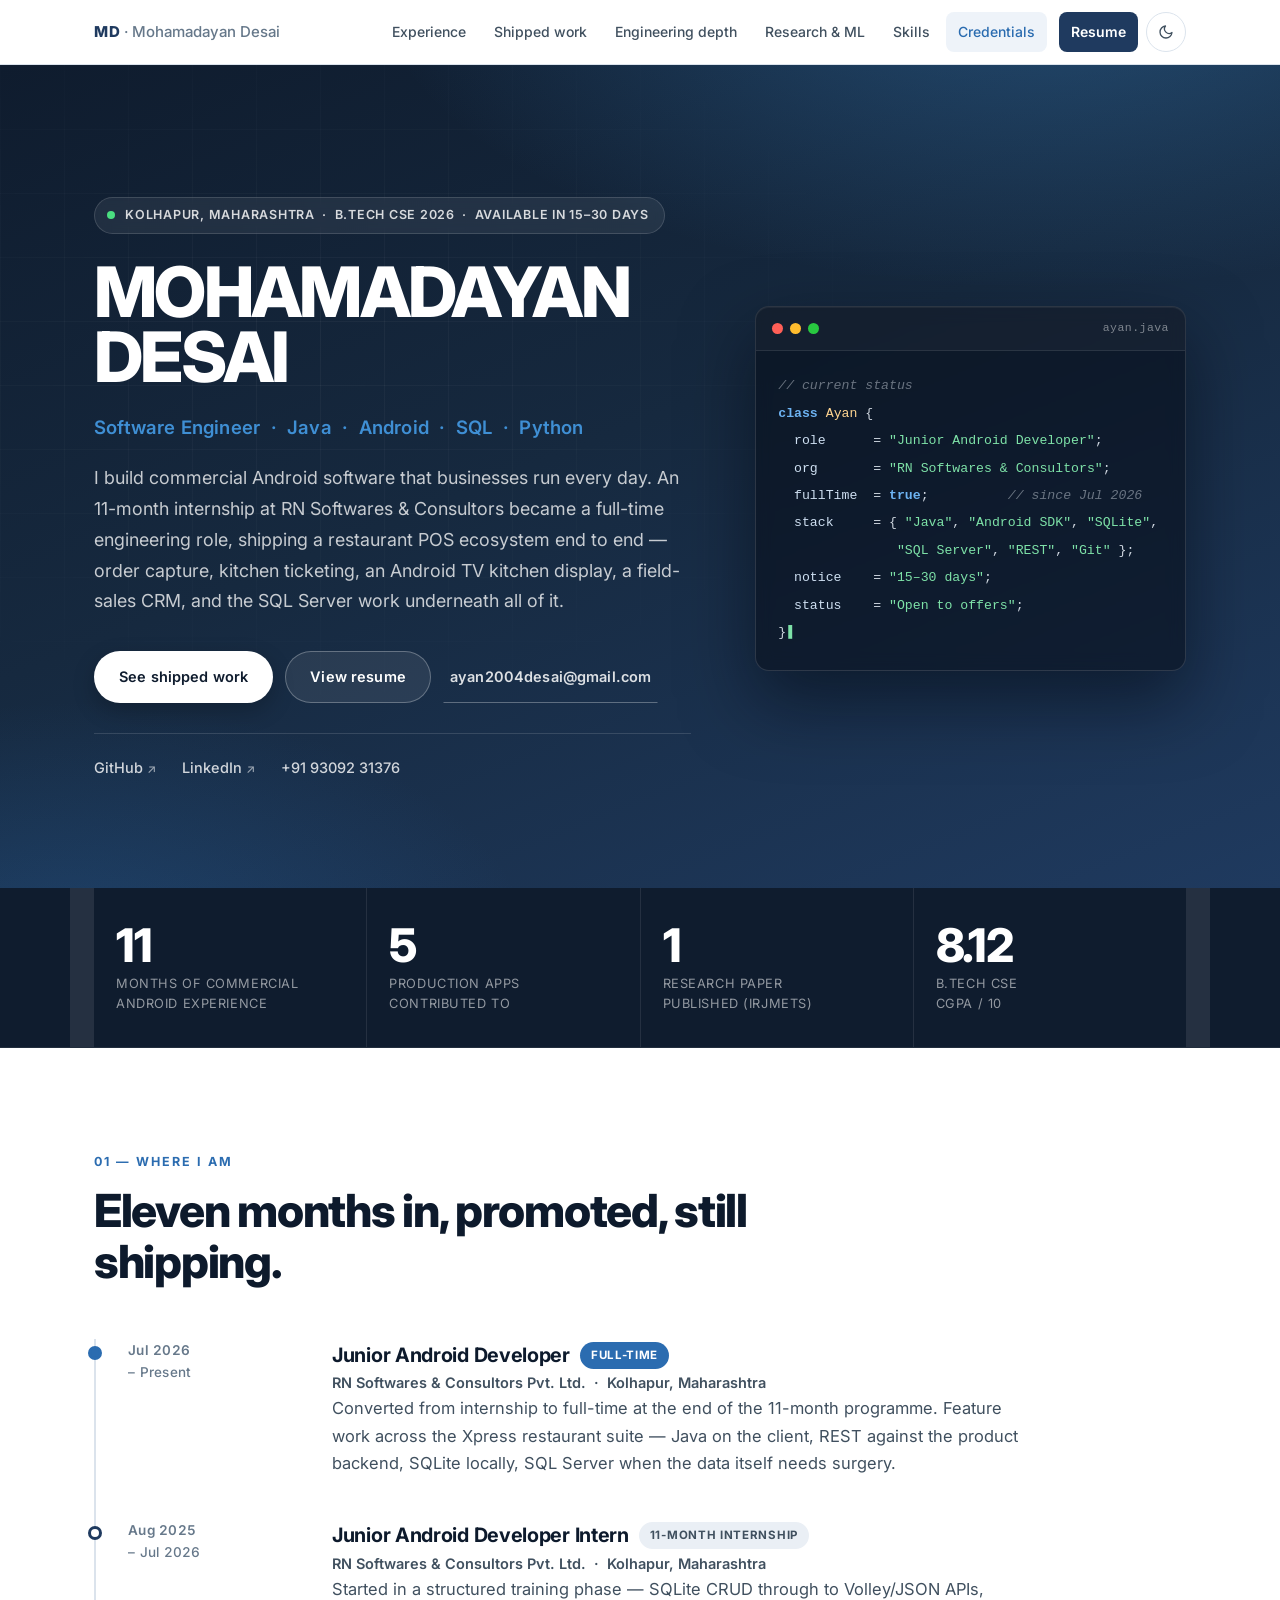
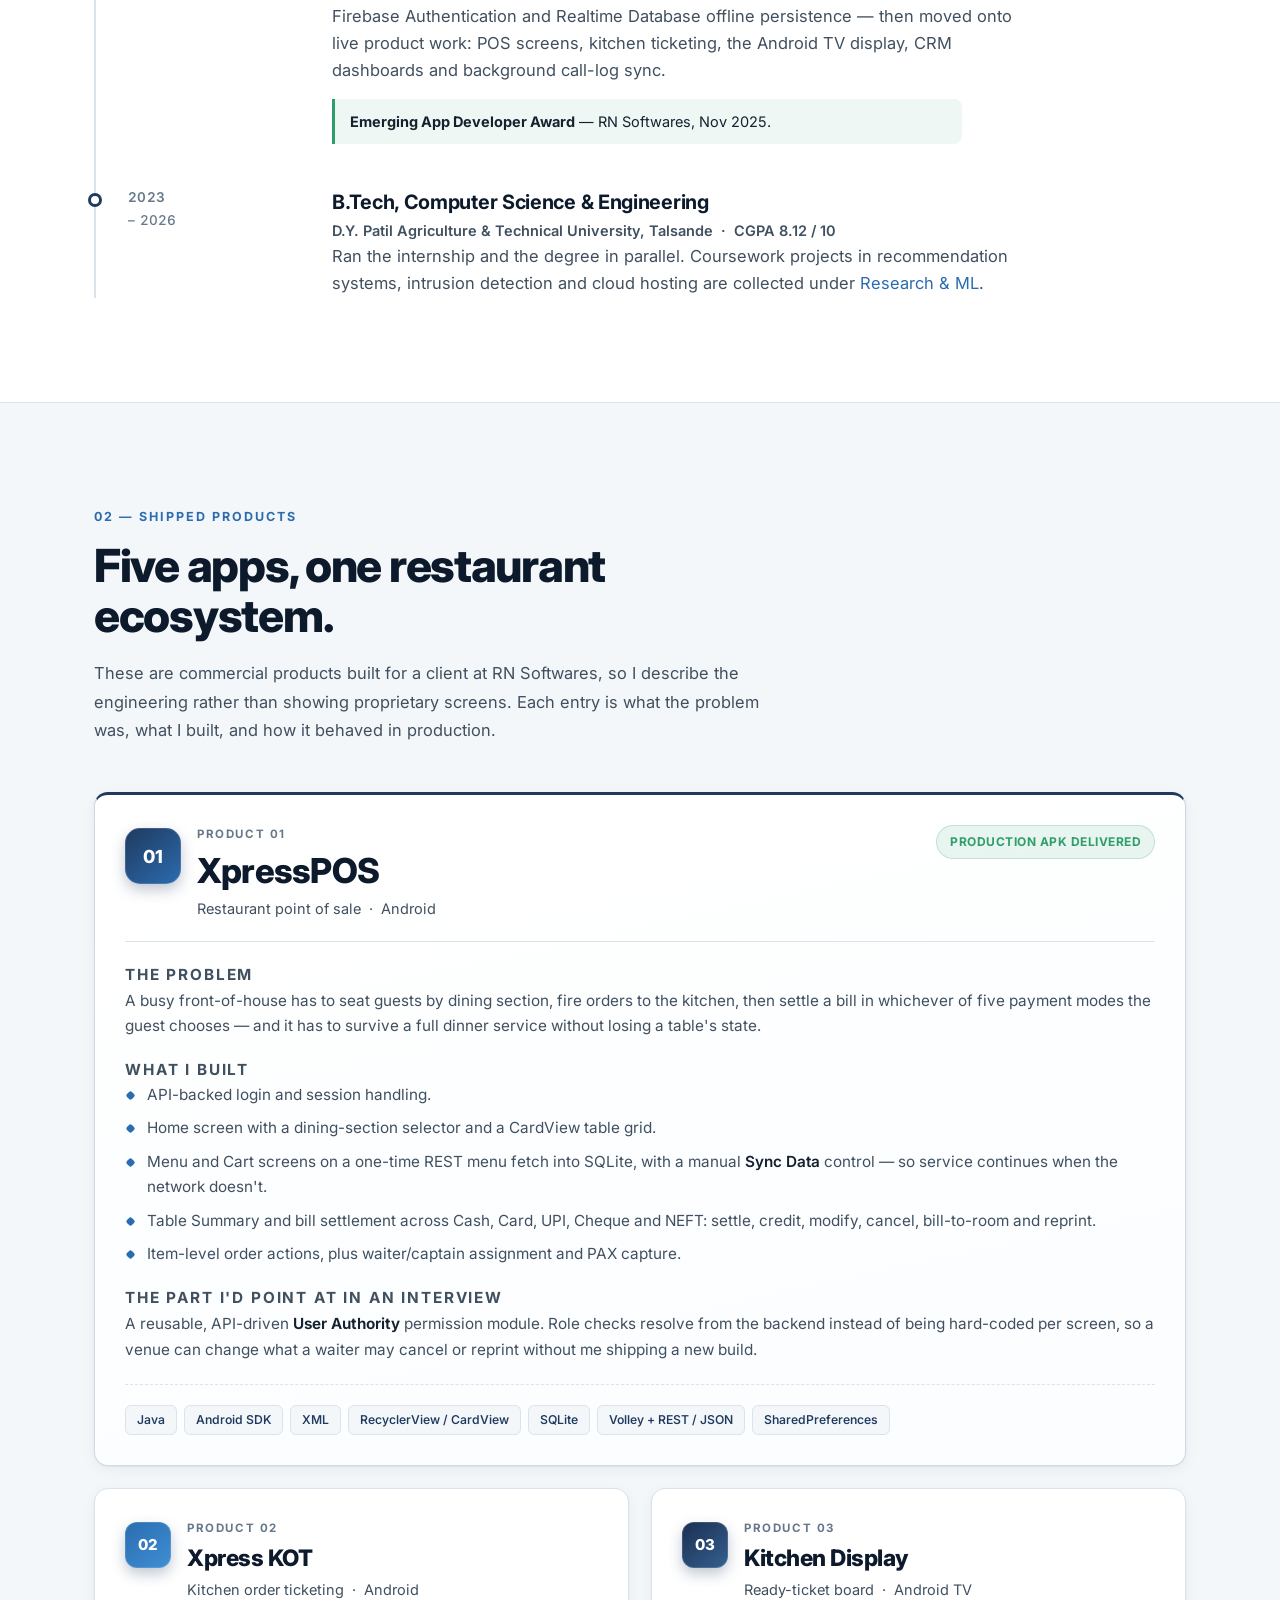
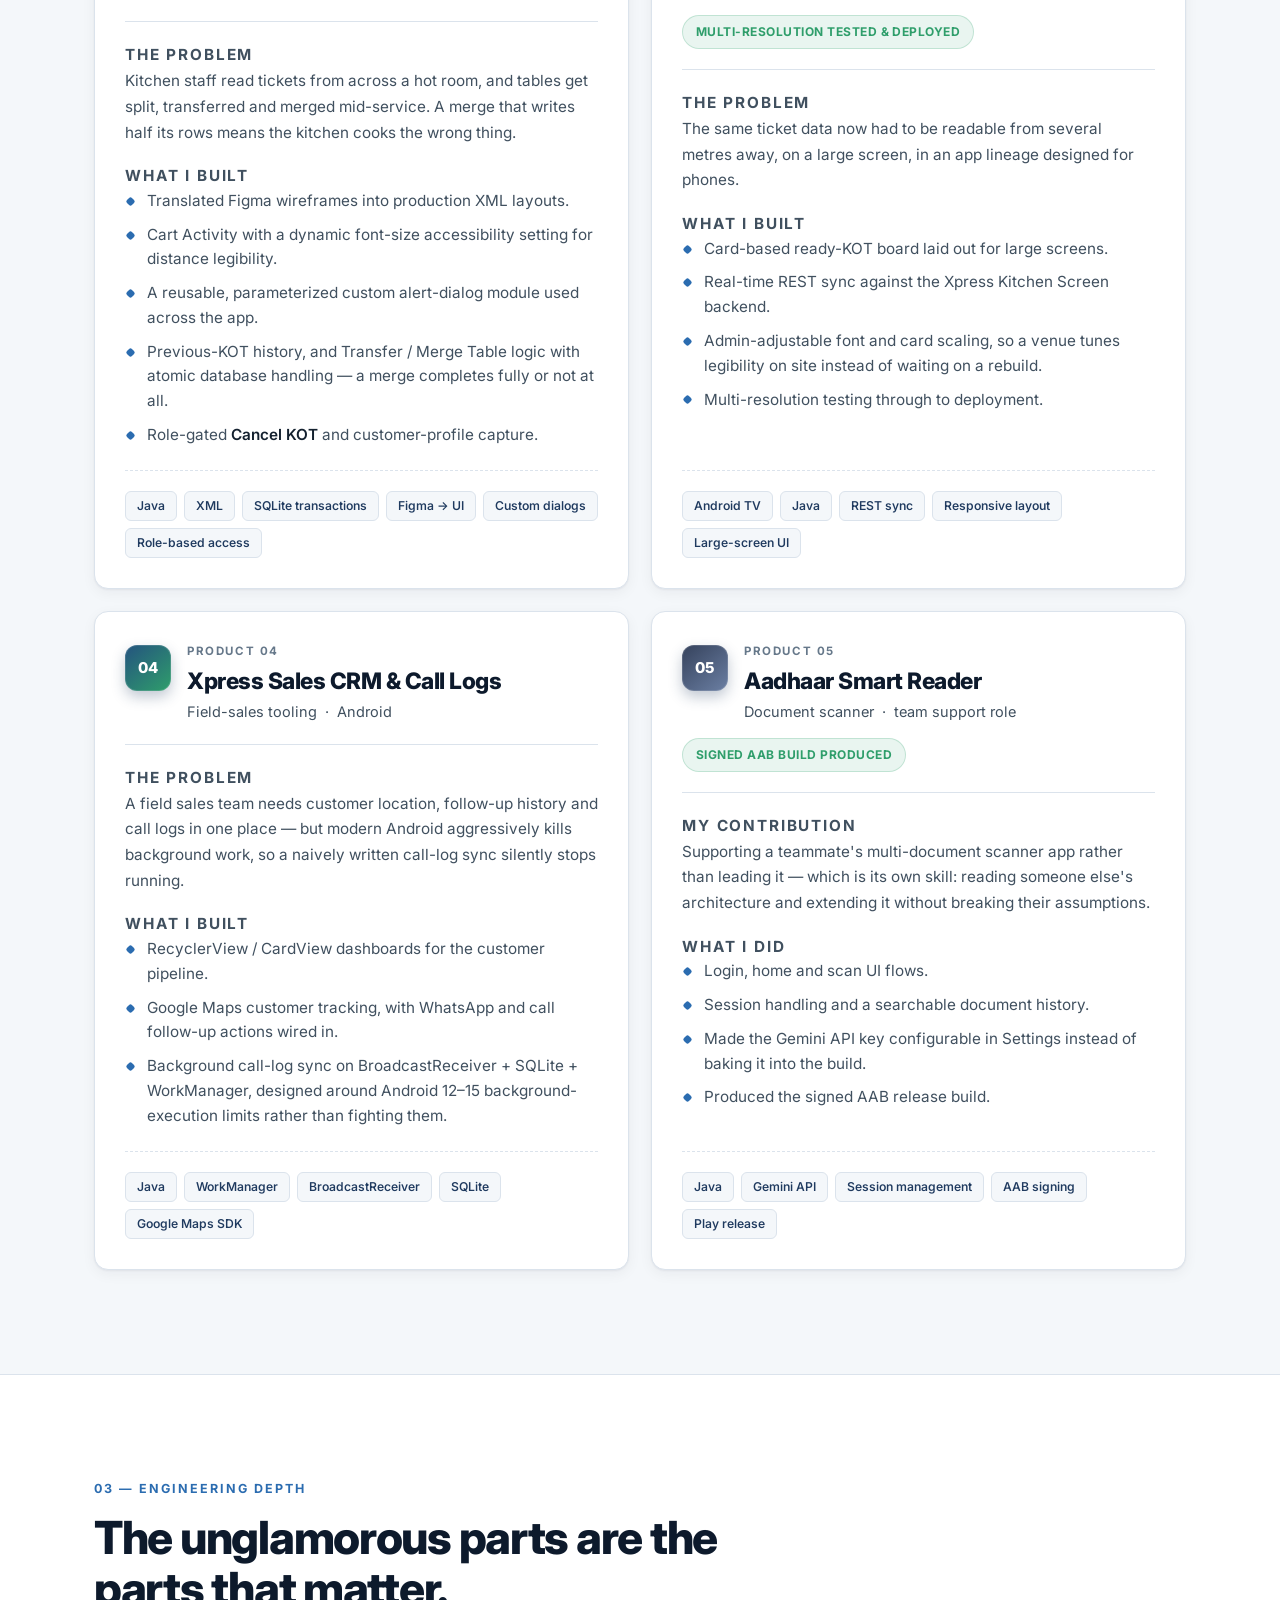
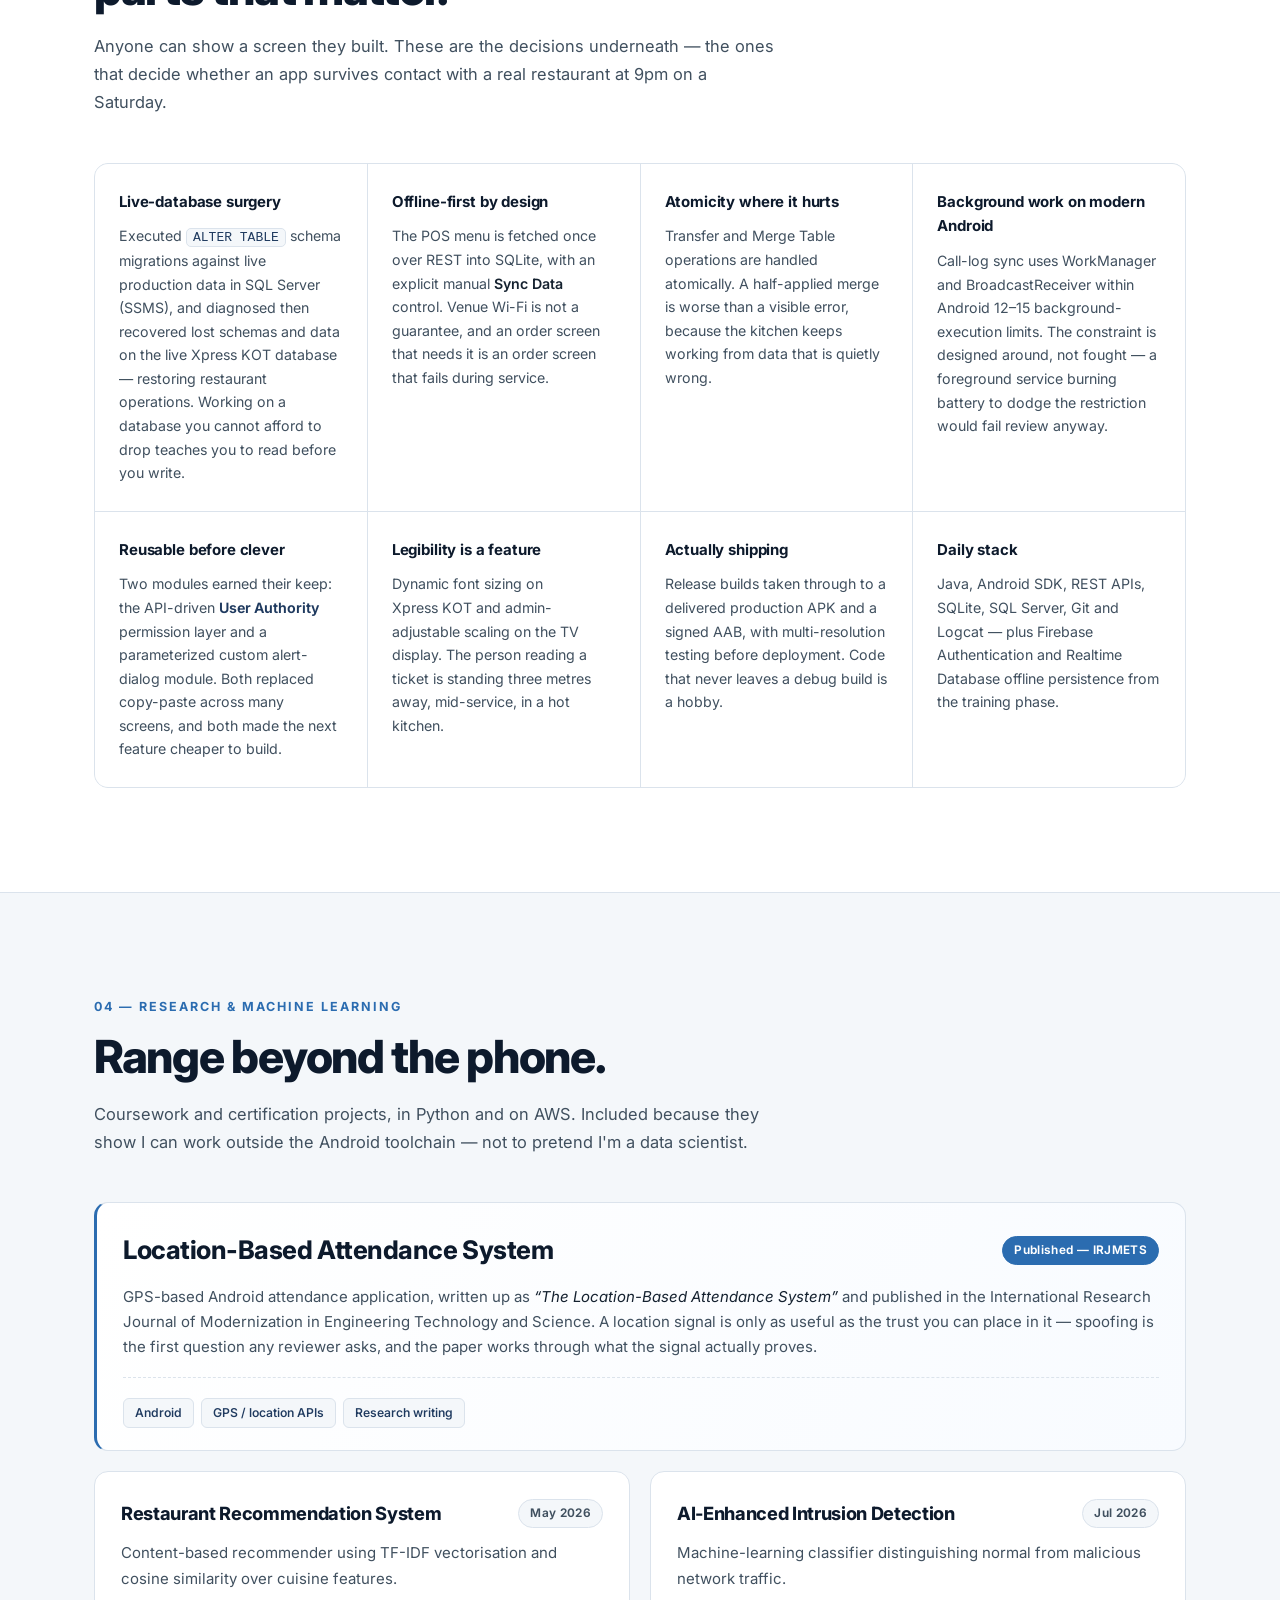
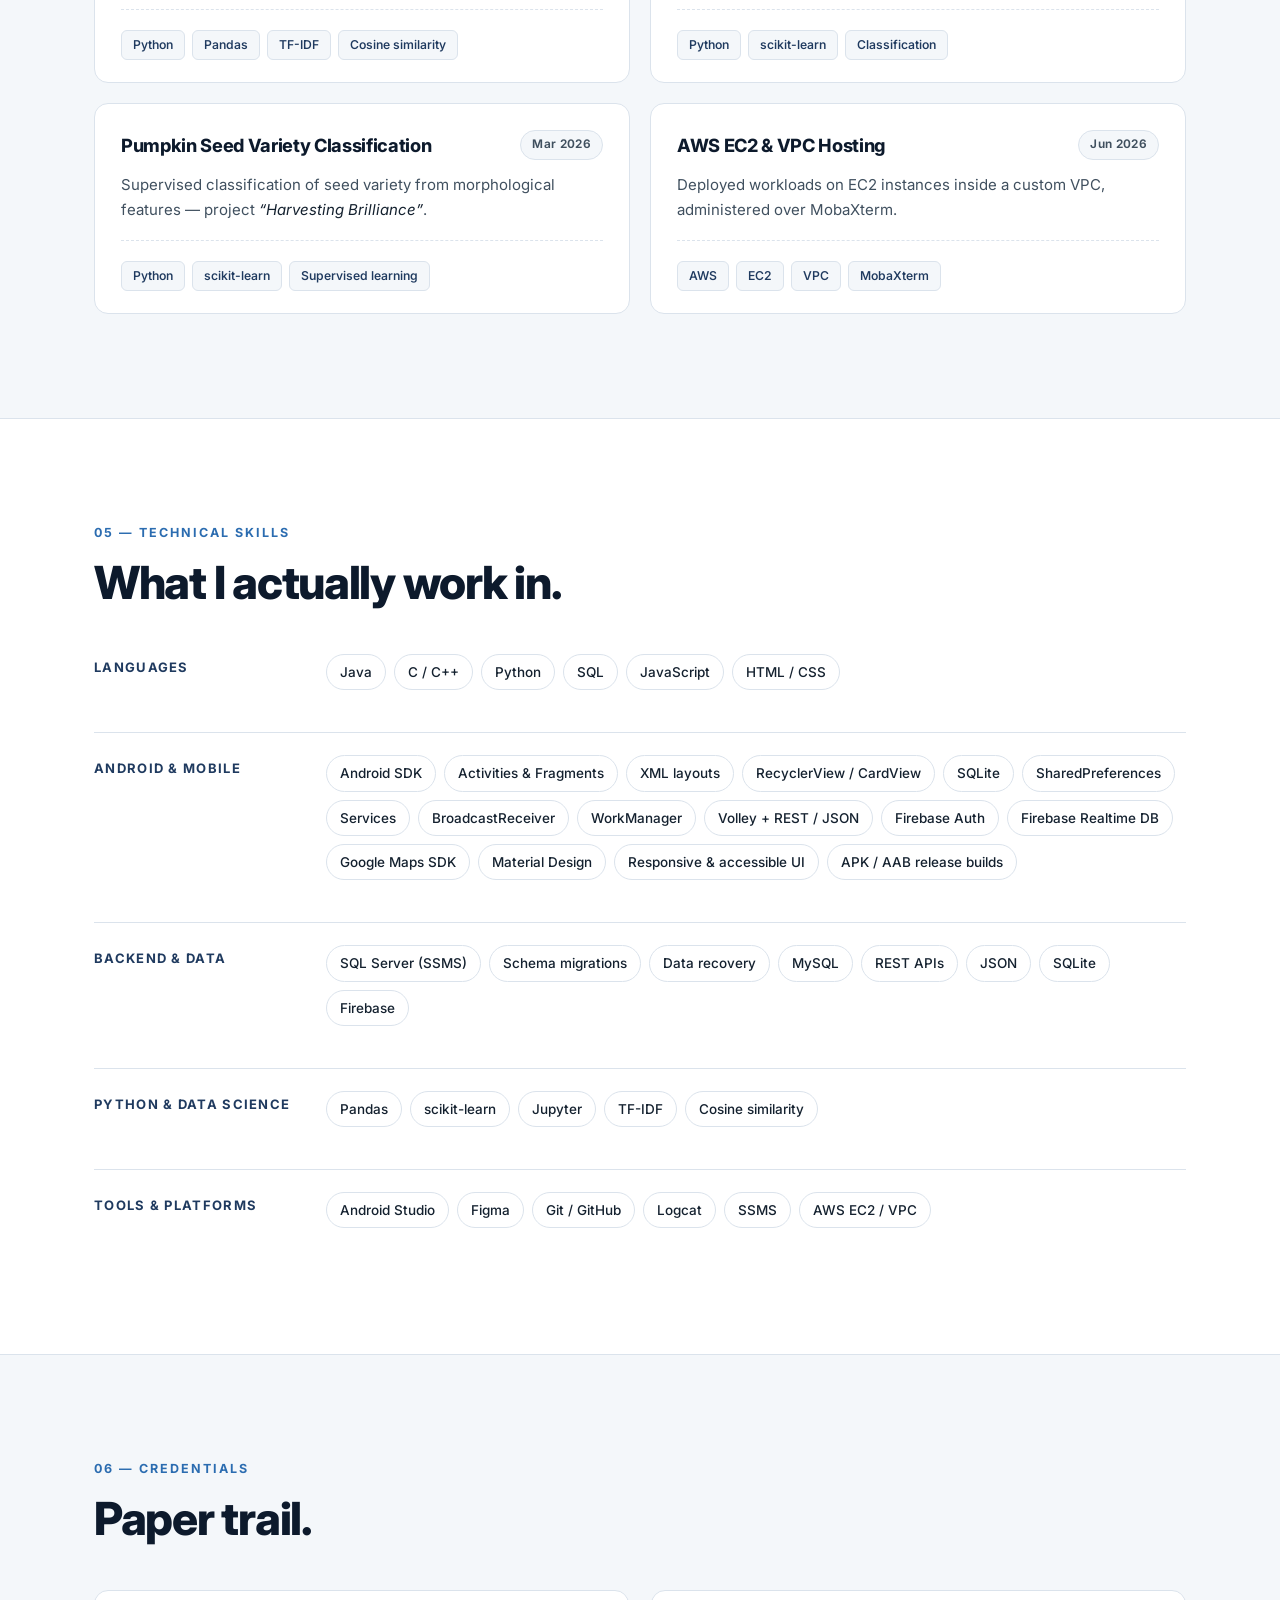
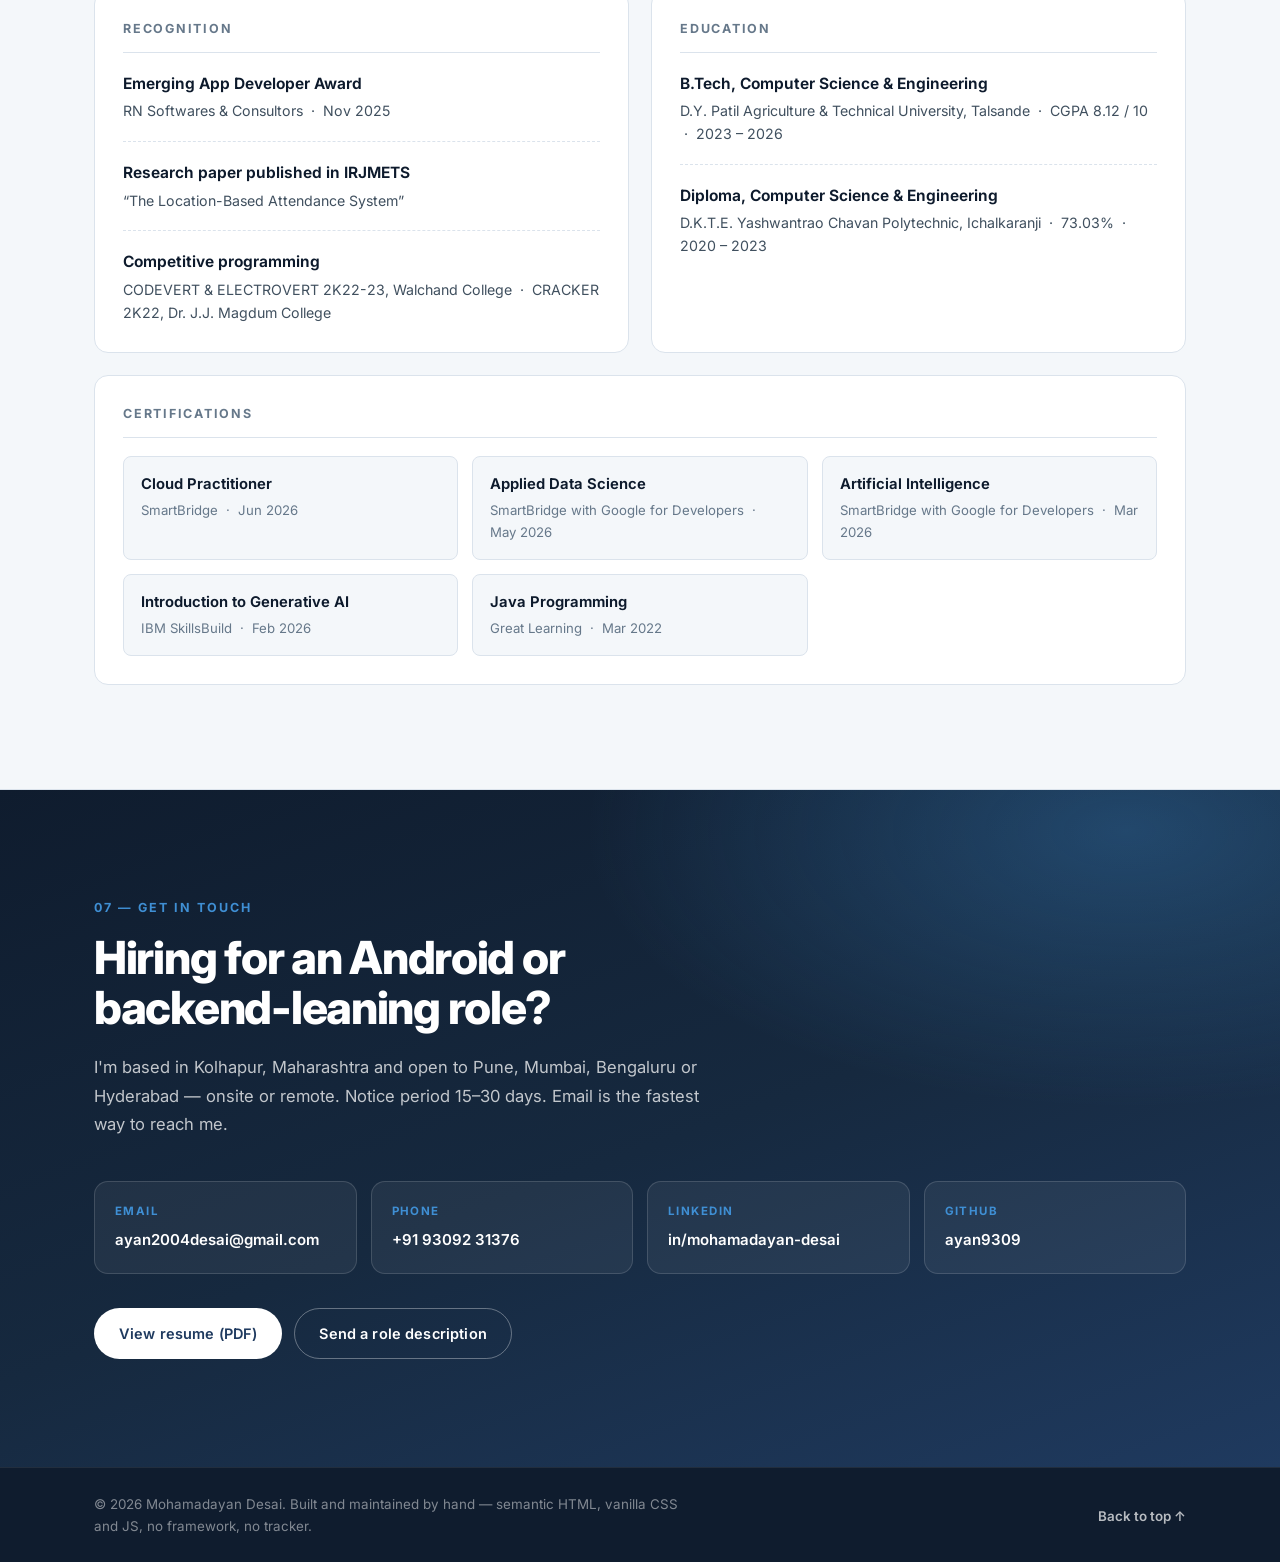
==== commit d6adeeaf: "Open the resume in the browser instead of forcing a download All three resume entry points now open " ====
--- a/index.html
+++ b/index.html
@@ -76,7 +76,7 @@
         <a href="#research">Research &amp; ML</a>
         <a href="#skills">Skills</a>
         <a href="#credentials">Credentials</a>
-        <a class="nav__cta" href="assets/resume/Mohamadayan-Desai-Resume.pdf" download>Resume</a>
+        <a class="nav__cta" href="assets/resume/Mohamadayan-Desai-Resume.pdf" target="_blank" rel="noopener">Resume</a>
       </nav>
       <button class="nav__theme" id="themeToggle" type="button" aria-label="Switch to dark theme">
         <svg class="icon-moon" width="16" height="16" viewBox="0 0 24 24" fill="none" stroke="currentColor" stroke-width="2" stroke-linecap="round" stroke-linejoin="round" aria-hidden="true"><path d="M21 12.8A9 9 0 1 1 11.2 3a7 7 0 0 0 9.8 9.8z"/></svg>
@@ -110,7 +110,7 @@
         </p>
         <div class="hero__cta">
           <a class="btn btn--primary" href="#products">See shipped work</a>
-          <a class="btn btn--ghost" href="assets/resume/Mohamadayan-Desai-Resume.pdf" download>Download resume</a>
+          <a class="btn btn--ghost" href="assets/resume/Mohamadayan-Desai-Resume.pdf" target="_blank" rel="noopener">View resume</a>
           <a class="btn btn--link" href="mailto:ayan2004desai@gmail.com">ayan2004desai@gmail.com</a>
         </div>
         <ul class="hero__links">
@@ -666,7 +666,7 @@
       </div>
 
       <div class="contact__cta reveal">
-        <a class="btn btn--light" href="assets/resume/Mohamadayan-Desai-Resume.pdf" download>Download resume (PDF)</a>
+        <a class="btn btn--light" href="assets/resume/Mohamadayan-Desai-Resume.pdf" target="_blank" rel="noopener">View resume (PDF)</a>
         <a class="btn btn--outline" href="mailto:ayan2004desai@gmail.com?subject=Role%20at%20your%20company">Send a role description</a>
       </div>
     </div>
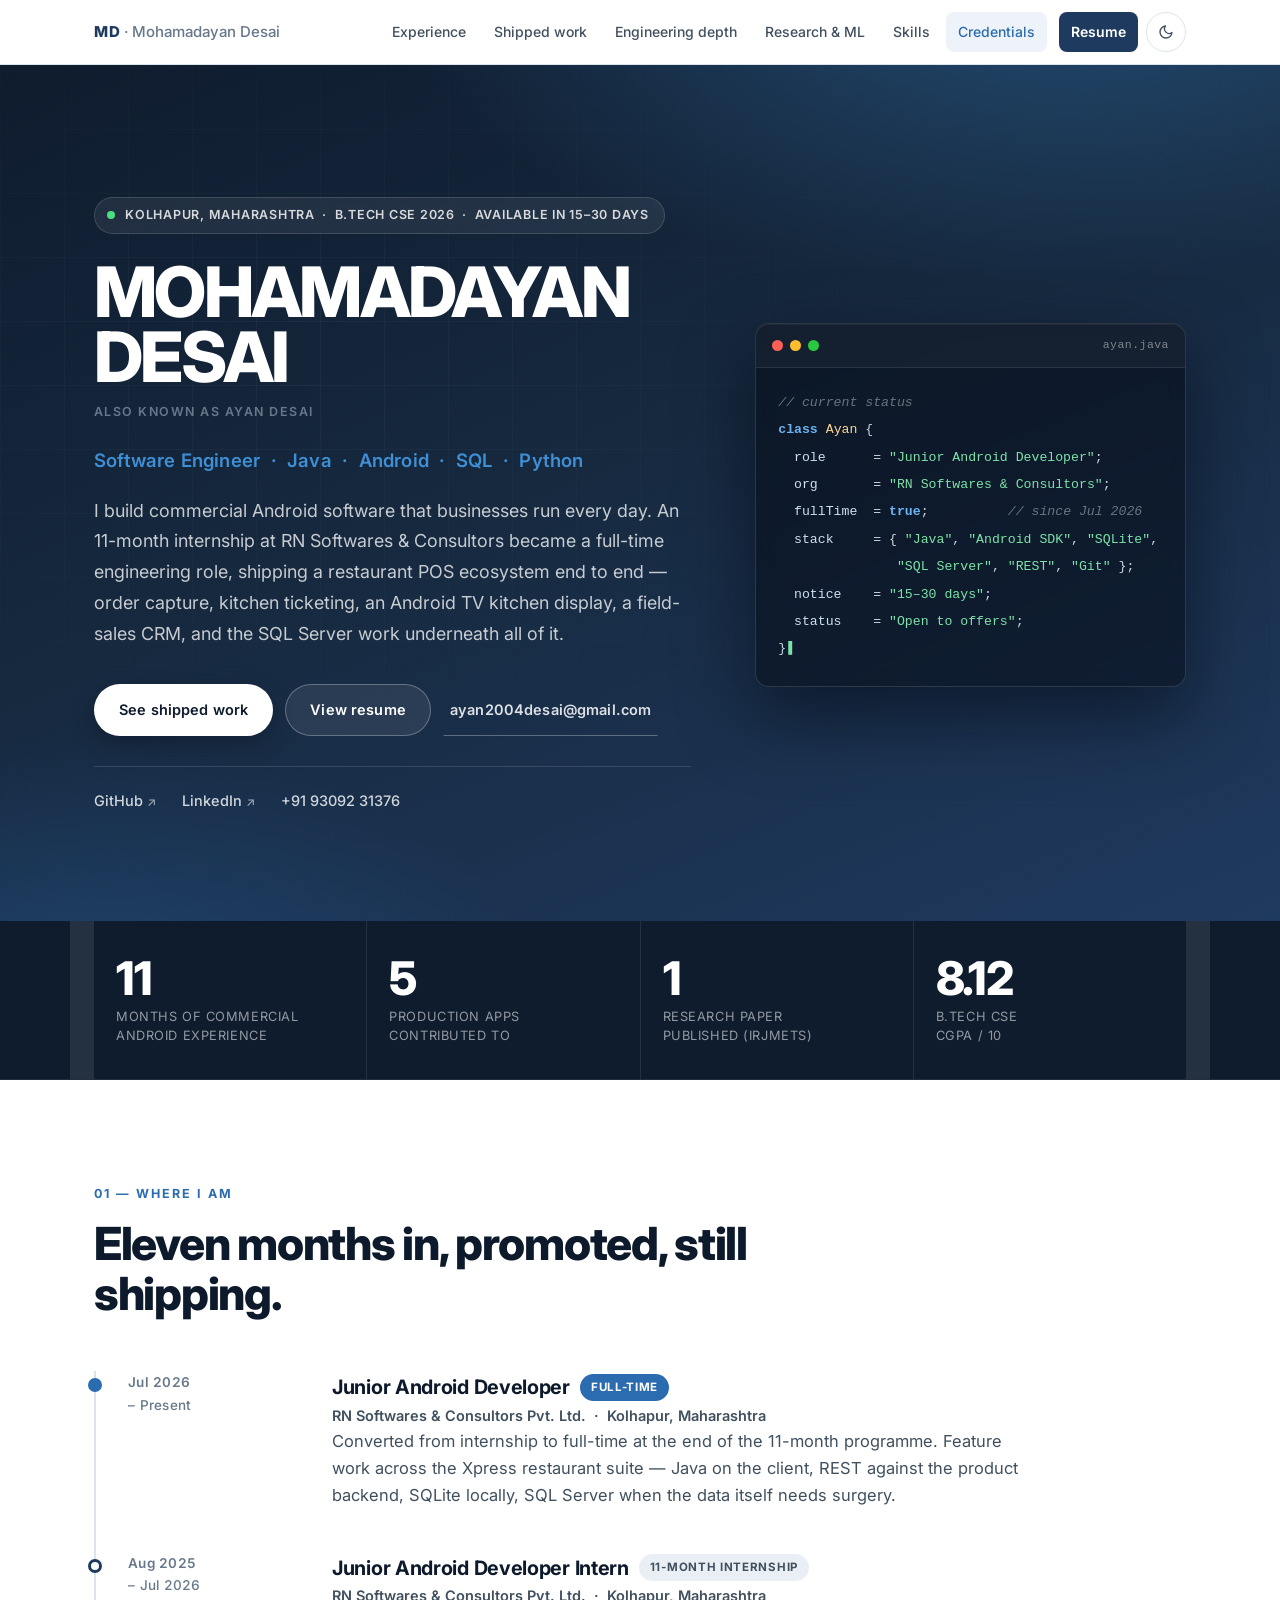
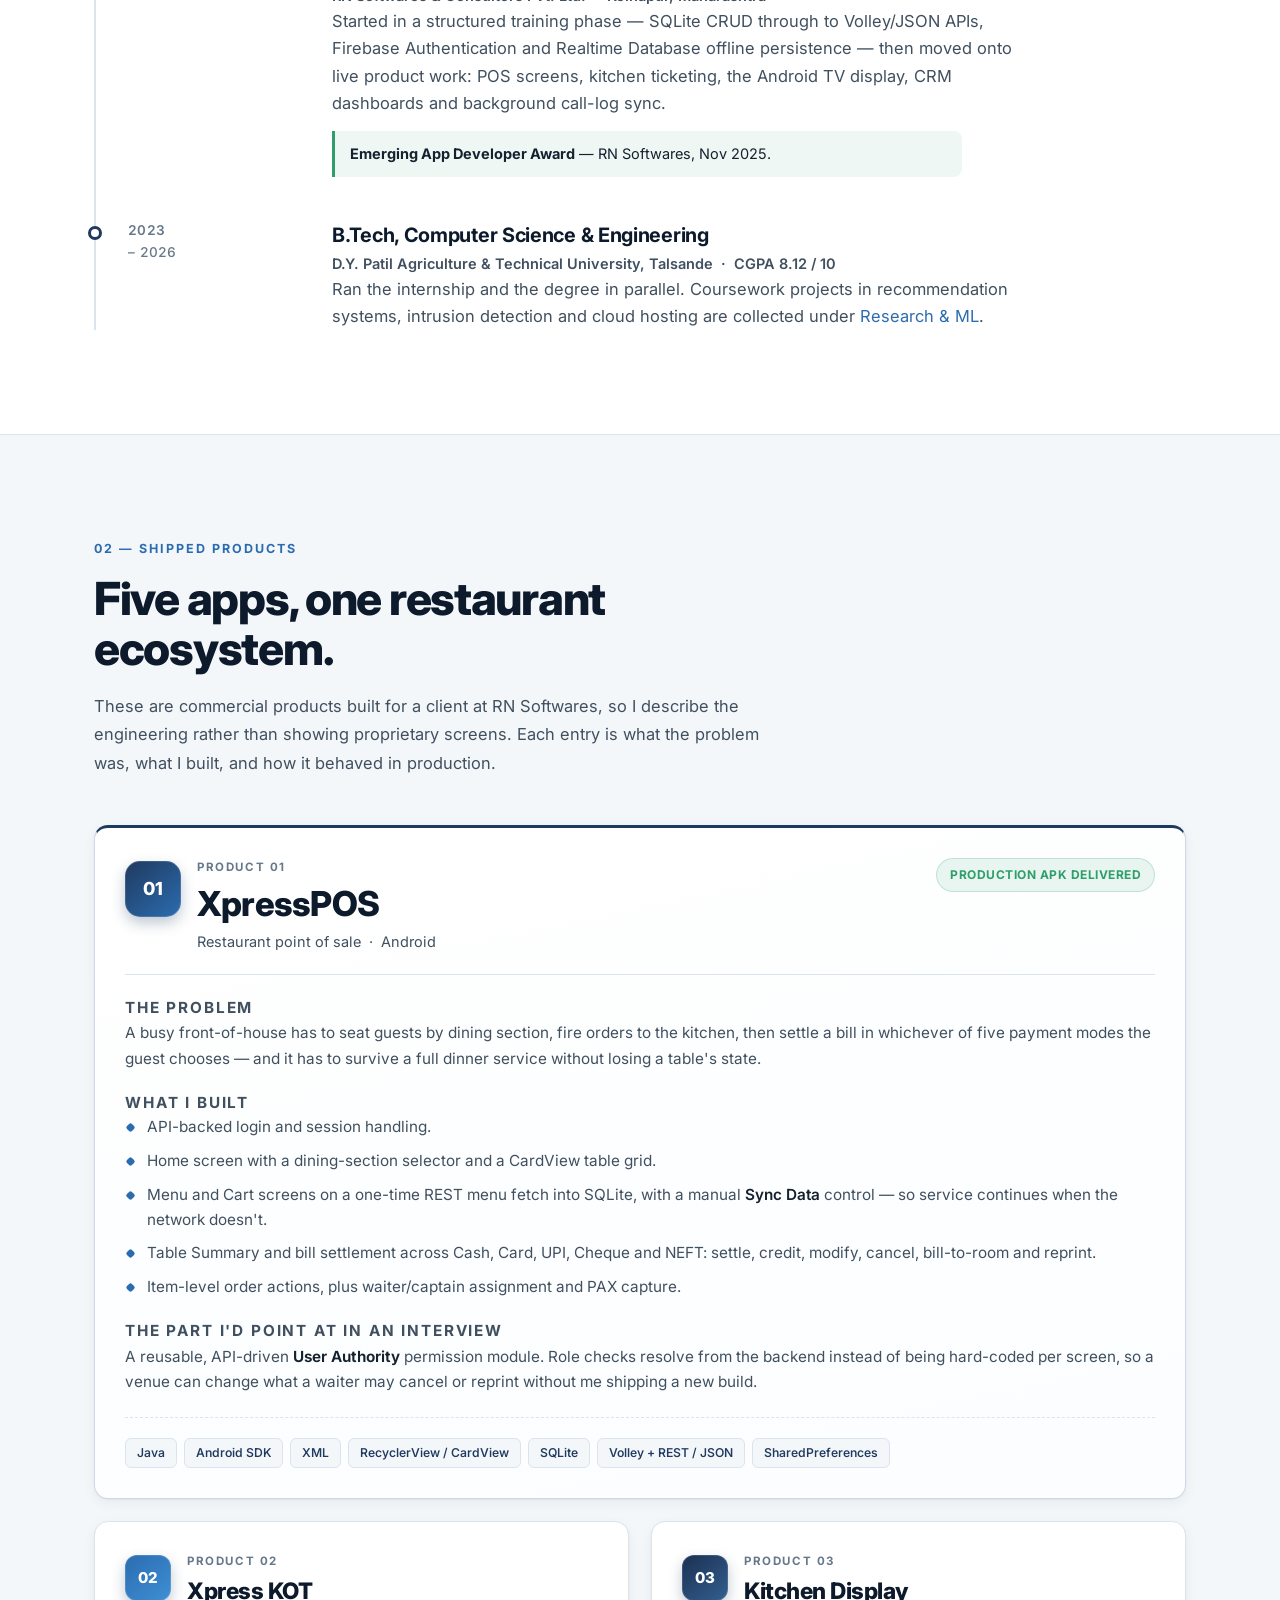
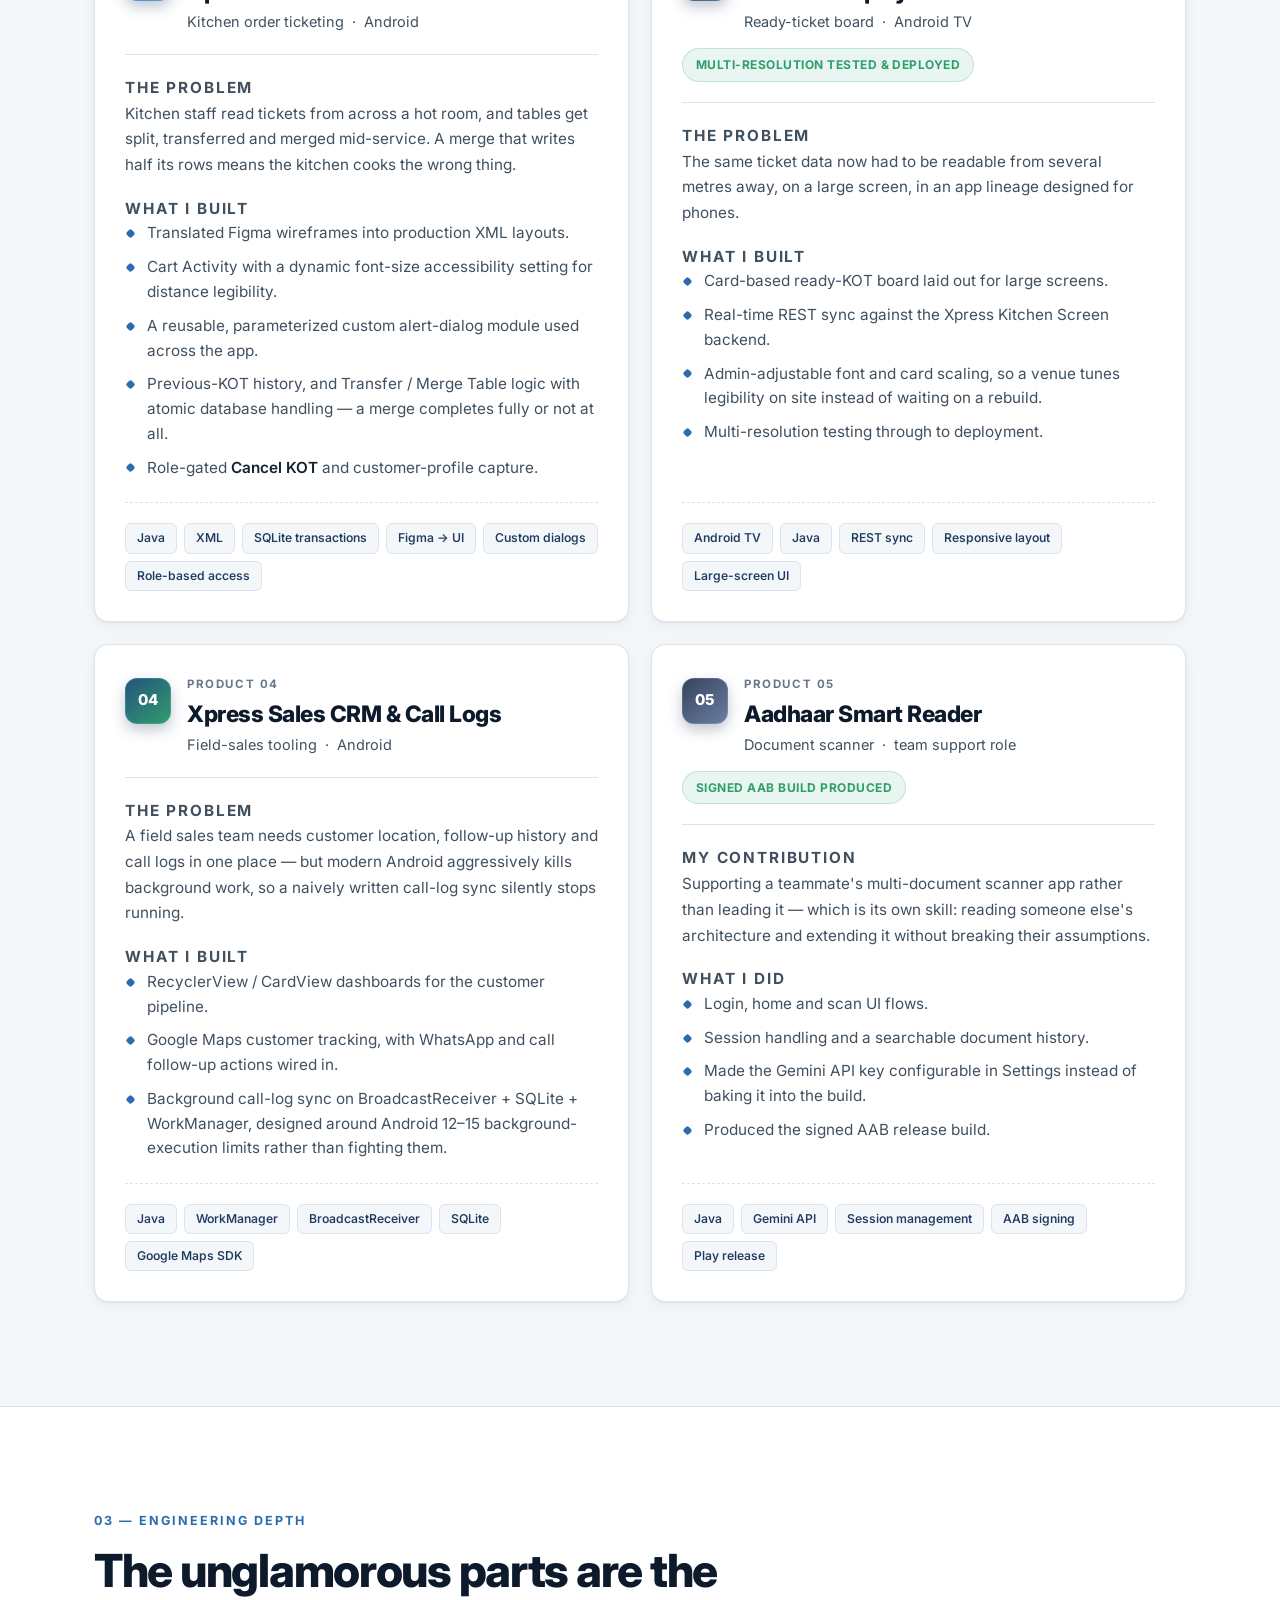
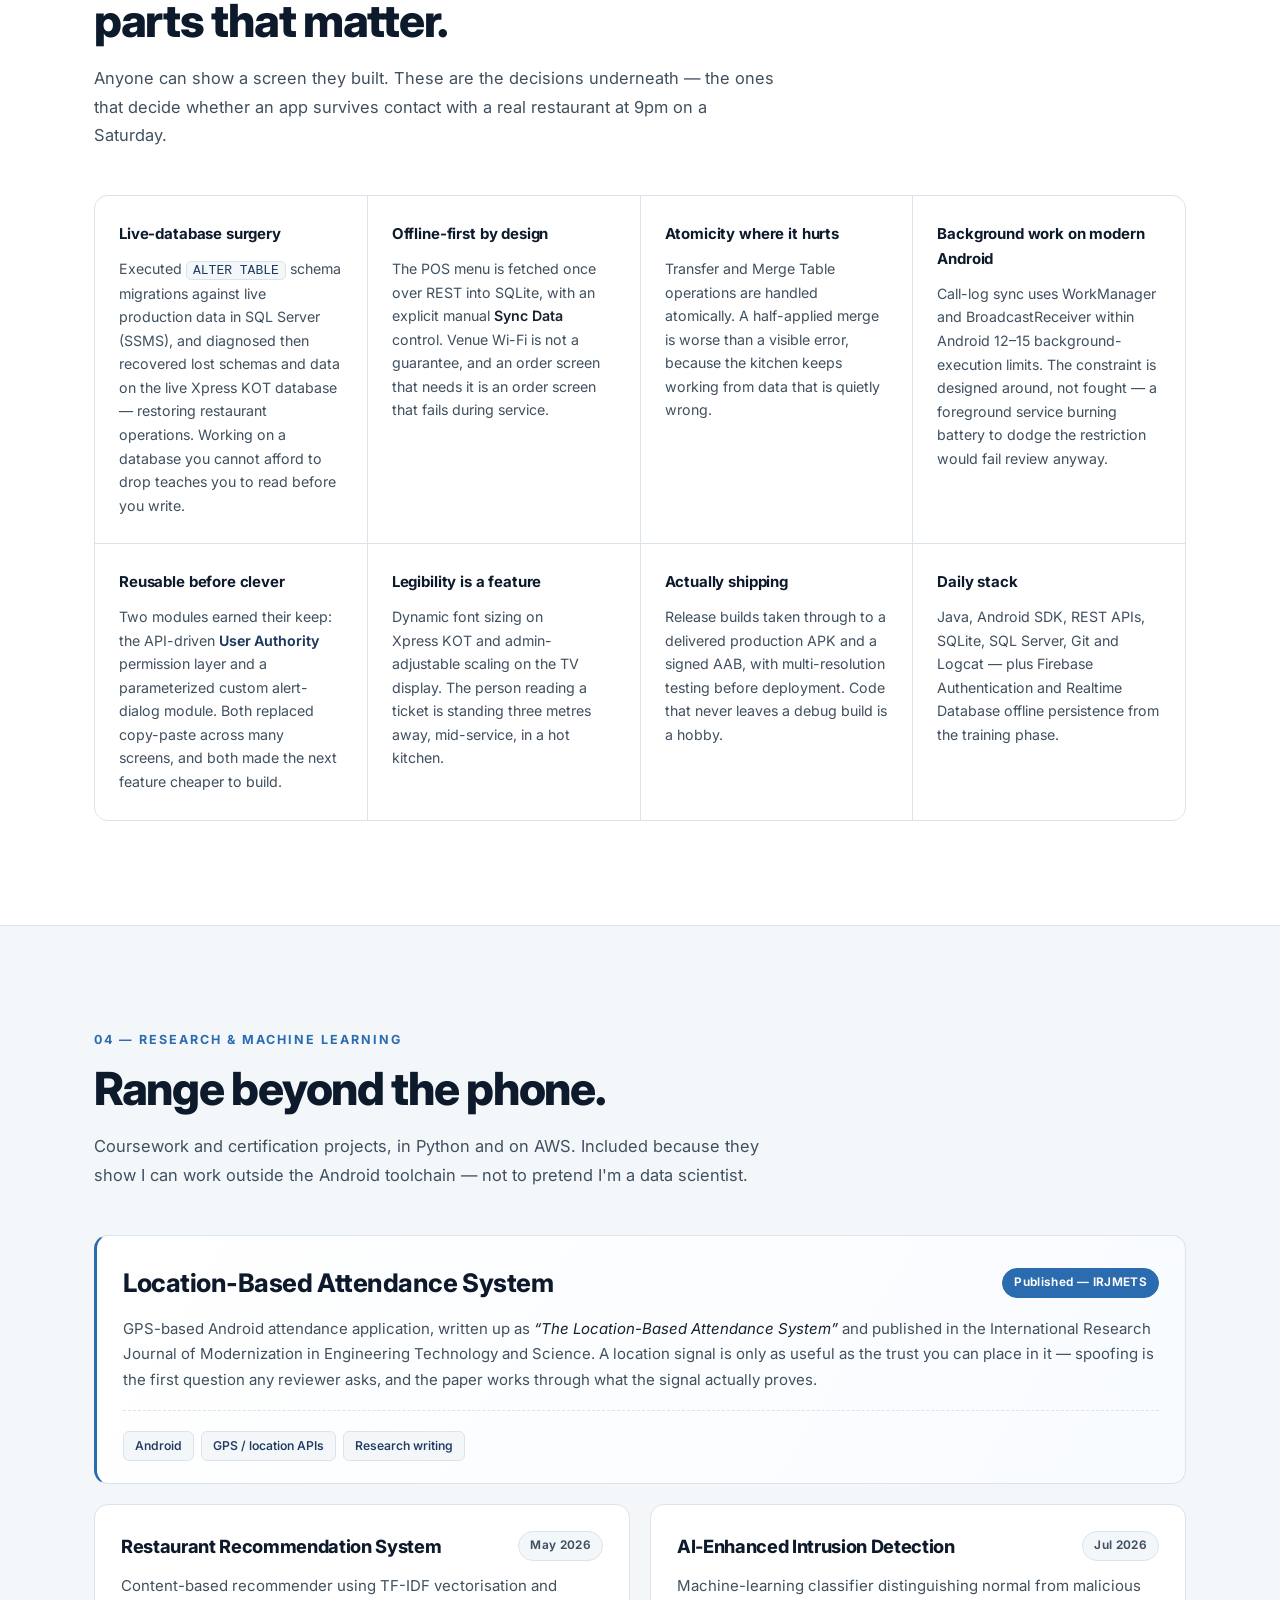
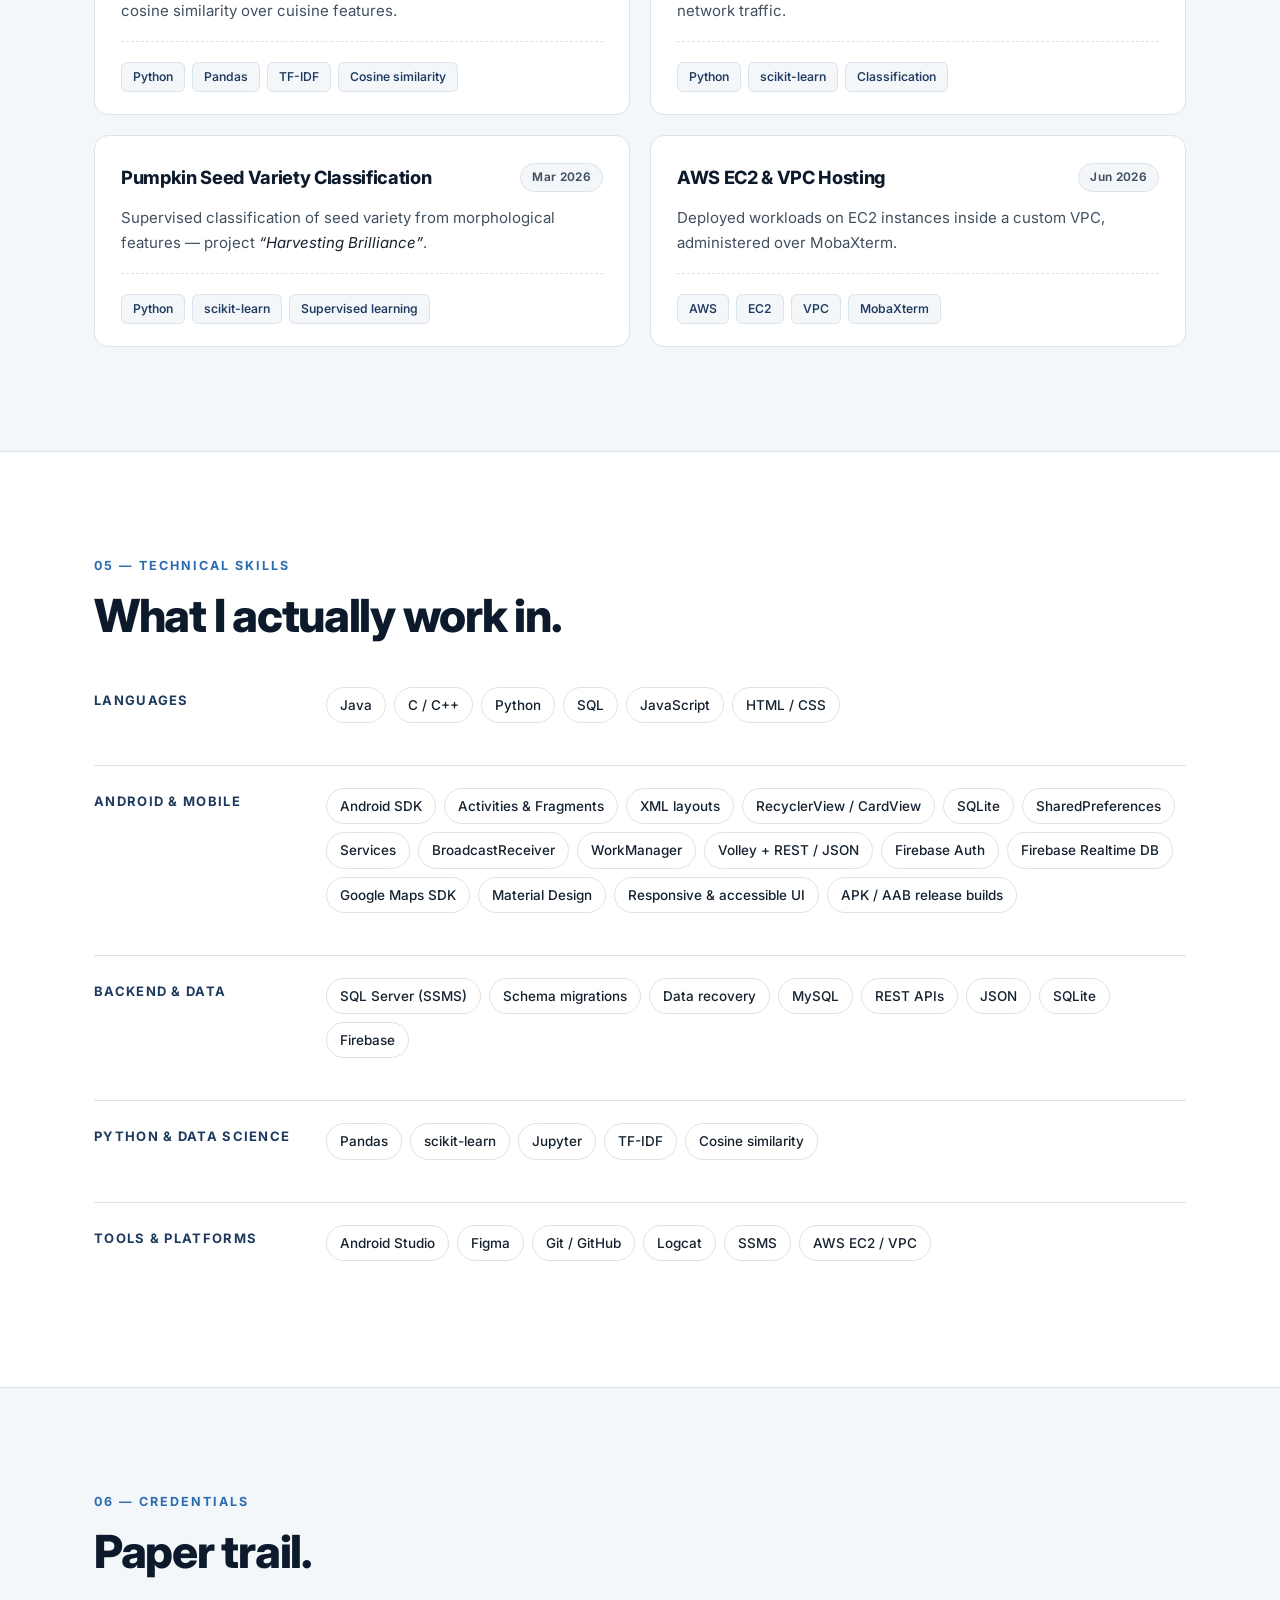
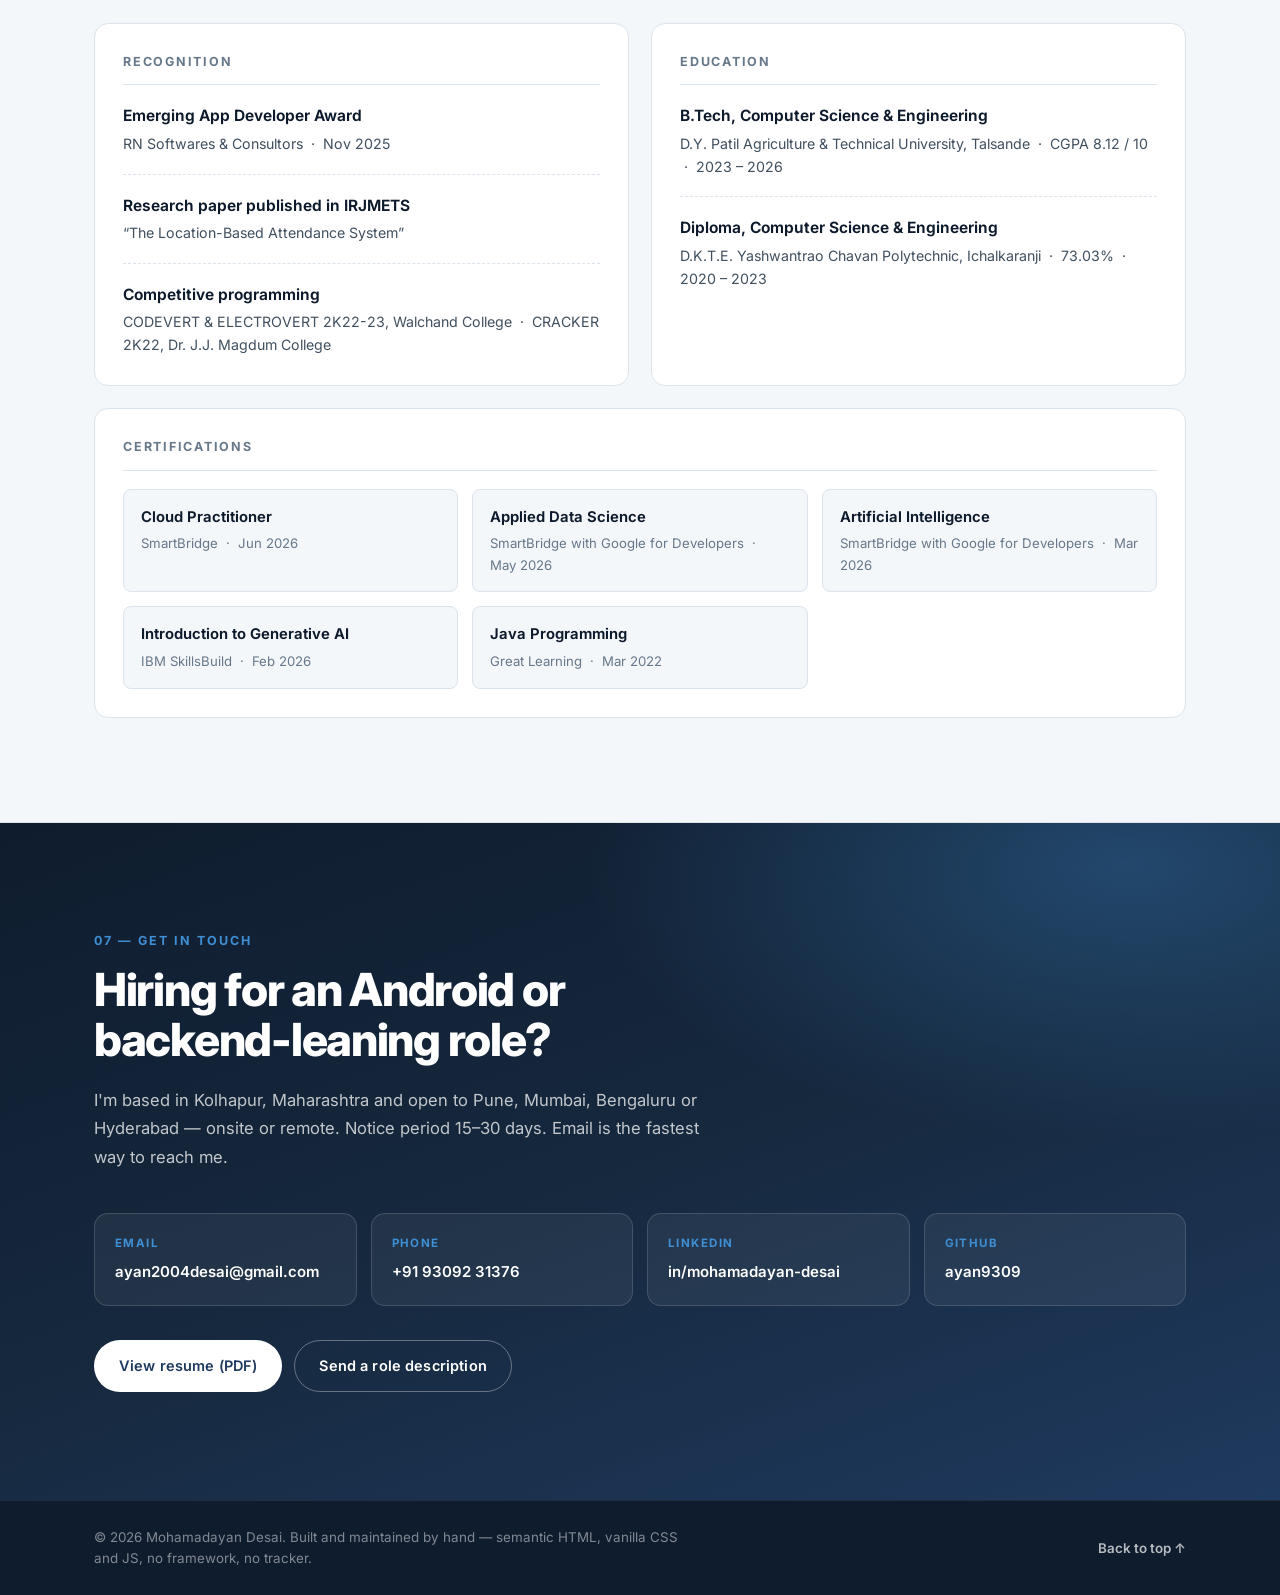
==== commit 66fd502d: "Add search index signals for the name query Robots and sitemap files were missing, so nothing pointe" ====
--- a/index.html
+++ b/index.html
@@ -16,7 +16,9 @@
 <title>Mohamadayan Desai — Software Engineer (Java · Android · SQL)</title>
 <meta name="description" content="Mohamadayan Desai — Software Engineer in Kolhapur, Maharashtra. Java, Android SDK, REST APIs, SQLite, SQL Server and Python. Builder of XpressPOS, Xpress KOT, an Android TV kitchen display and a field-sales CRM with call-log sync.">
 <meta name="author" content="Mohamadayan Desai">
+<meta name="robots" content="index, follow, max-image-preview:large">
 <link rel="canonical" href="https://ayan9309.github.io/">
+<link rel="sitemap" type="application/xml" title="Sitemap" href="https://ayan9309.github.io/sitemap.xml">
 <meta property="og:type" content="profile">
 <meta property="og:title" content="Mohamadayan Desai — Software Engineer">
 <meta property="og:description" content="Commercial Android engineer. Restaurant POS ecosystem, kitchen ticketing, Android TV display, sales CRM — built in Java on REST APIs, SQLite and SQL Server.">
@@ -40,7 +42,10 @@
   "@context": "https://schema.org",
   "@type": "Person",
   "name": "Mohamadayan Desai",
-  "jobTitle": "Junior Android Developer",
+  "alternateName": ["Ayan Desai", "Mohamadayan Jahangir Desai"],
+  "jobTitle": "Software Engineer",
+  "description": "Software engineer in Kolhapur, Maharashtra building commercial Android and Java products: restaurant POS, kitchen display, sales CRM.",
+  "knowsAbout": ["Java", "Android SDK", "Kotlin", "REST APIs", "SQL Server", "SQLite", "Python"],
   "email": "mailto:ayan2004desai@gmail.com",
   "telephone": "+91-9309231376",
   "url": "https://ayan9309.github.io/",
@@ -101,6 +106,7 @@
           Kolhapur, Maharashtra &nbsp;·&nbsp; B.Tech CSE 2026 &nbsp;·&nbsp; Available in 15&ndash;30 days
         </p>
         <h1 class="hero__name">Mohamadayan<br>Desai</h1>
+        <p class="hero__alias">Also known as Ayan Desai</p>
         <p class="hero__role">Software Engineer &nbsp;·&nbsp; Java &nbsp;·&nbsp; Android &nbsp;·&nbsp; SQL &nbsp;·&nbsp; Python</p>
         <p class="hero__lede">
           I build commercial Android software that businesses run every day. An 11-month internship at
--- a/assets/css/style.css
+++ b/assets/css/style.css
@@ -280,6 +280,15 @@
   line-height: .94;
   letter-spacing: -.038em;
   text-transform: uppercase;
+}
+
+.hero__alias {
+  margin: 12px 0 0;
+  font-size: .78rem;
+  font-weight: 600;
+  letter-spacing: .12em;
+  text-transform: uppercase;
+  color: var(--muted);
 }
 
 .hero__role {
